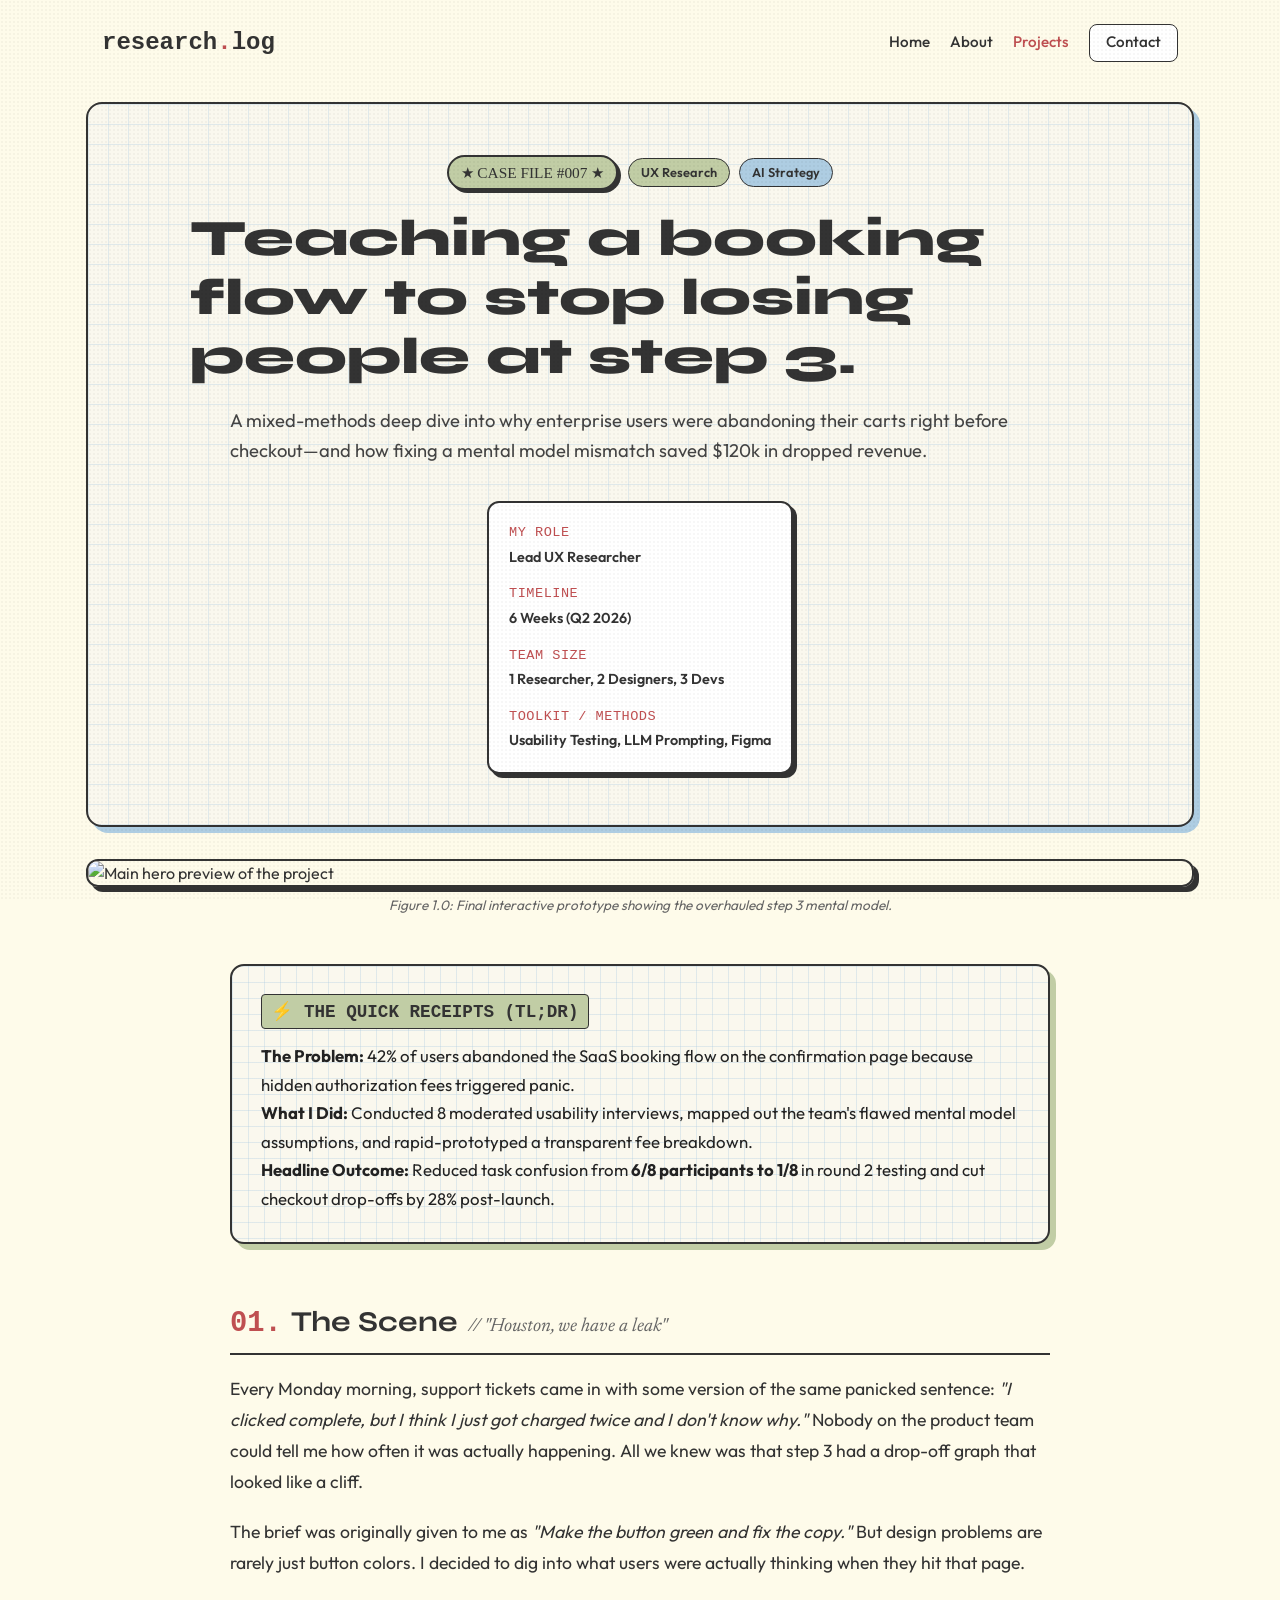
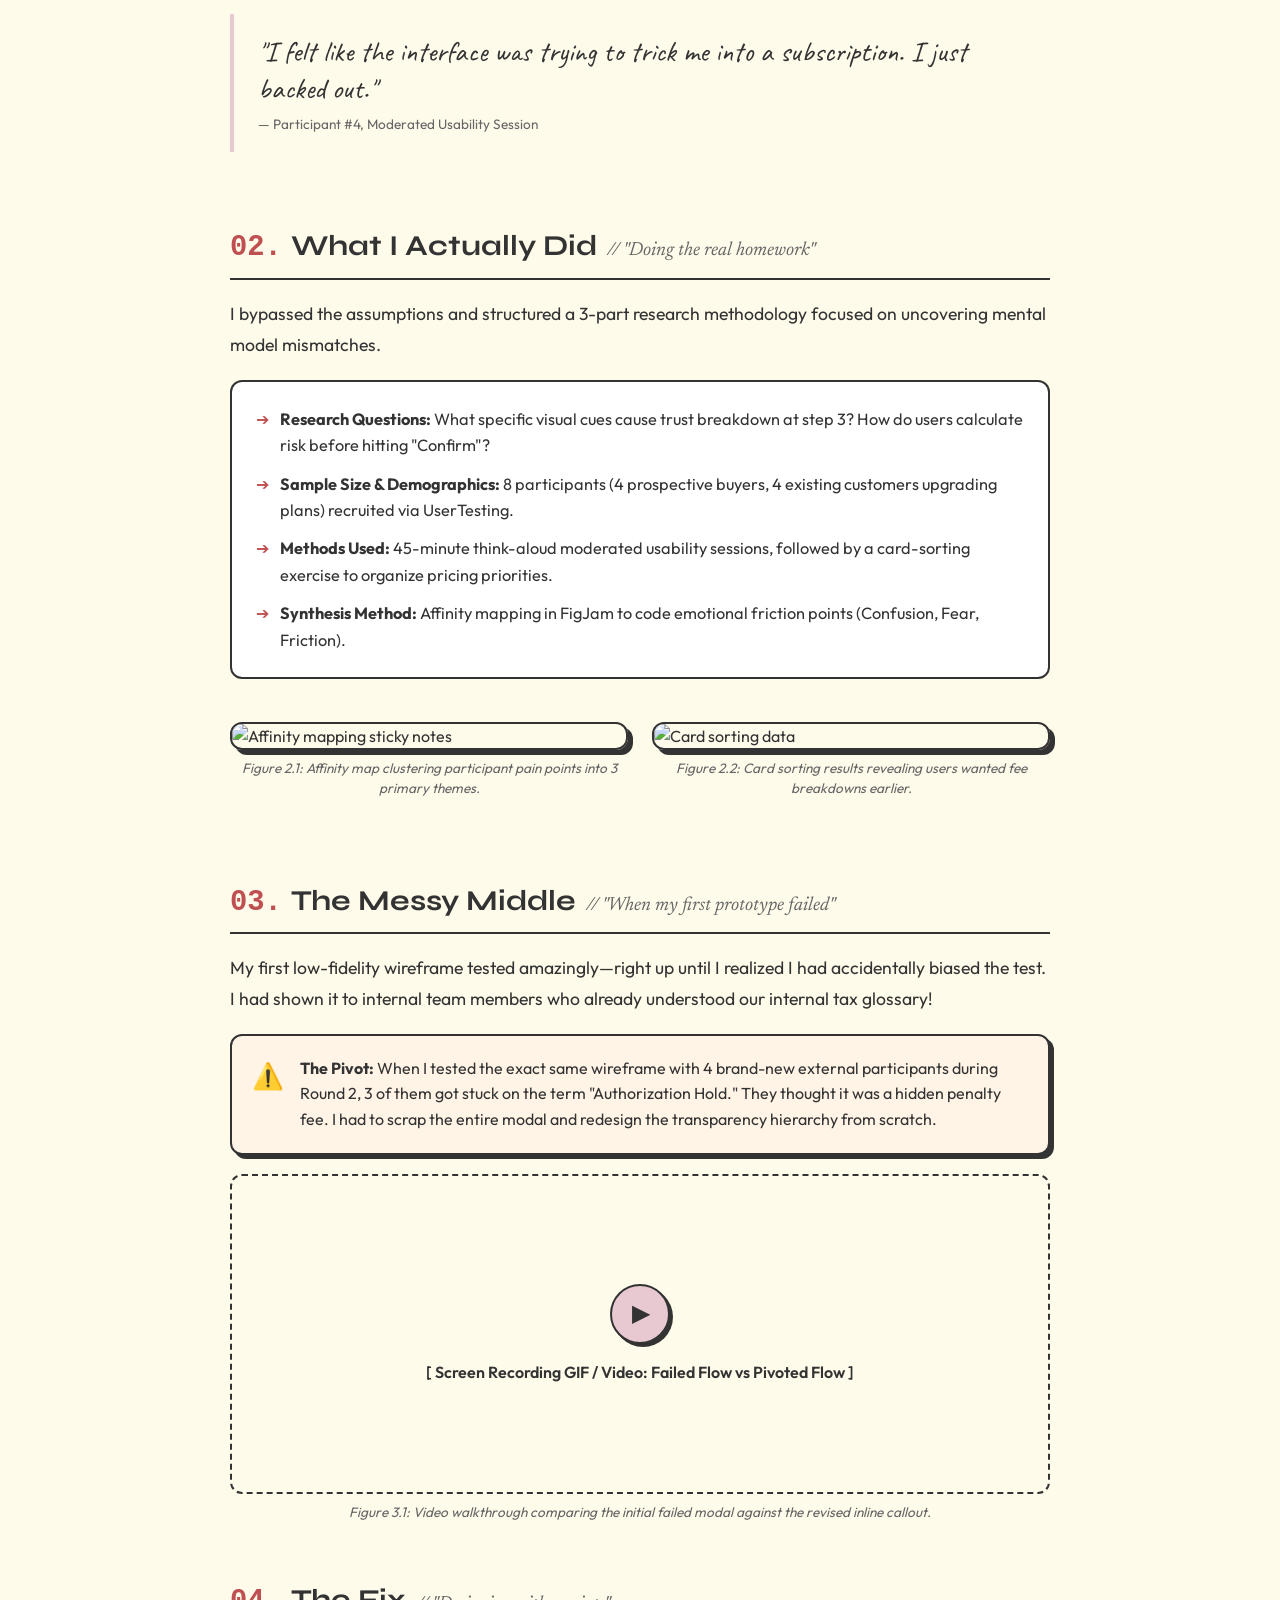
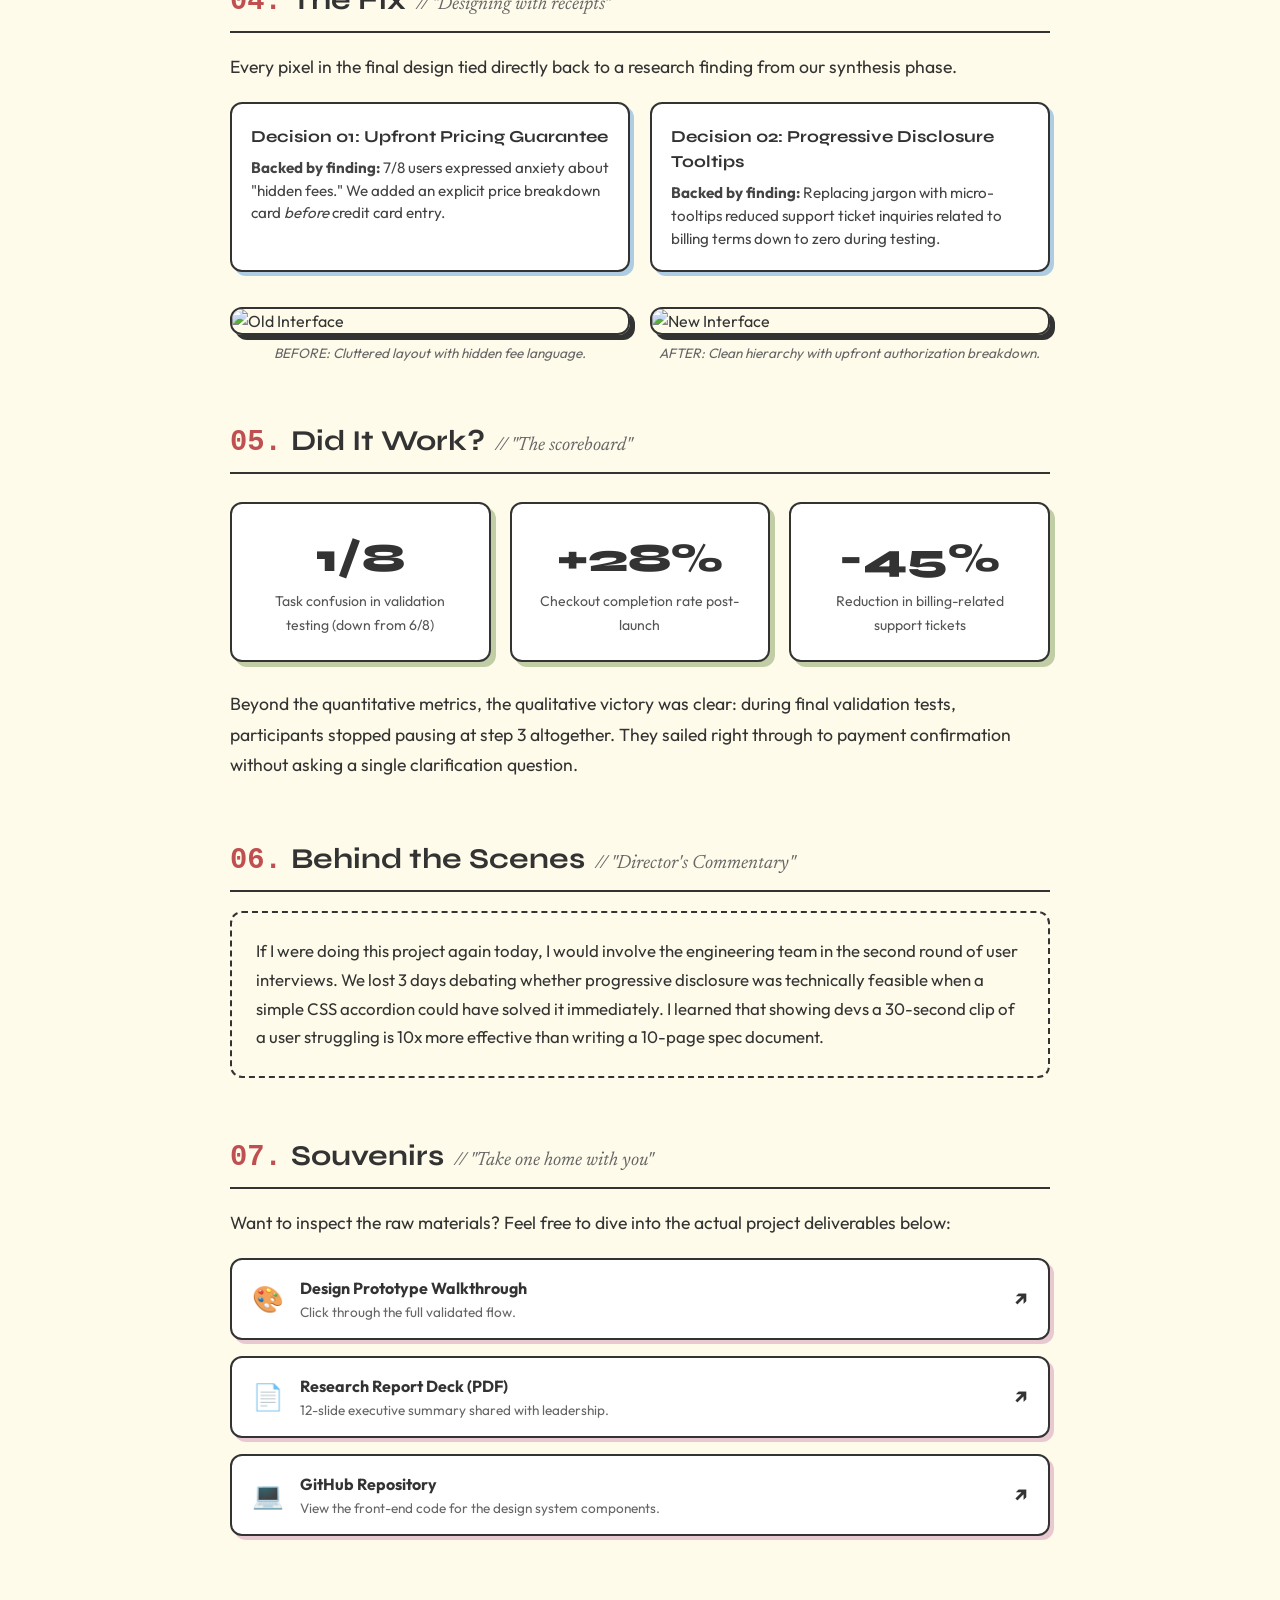
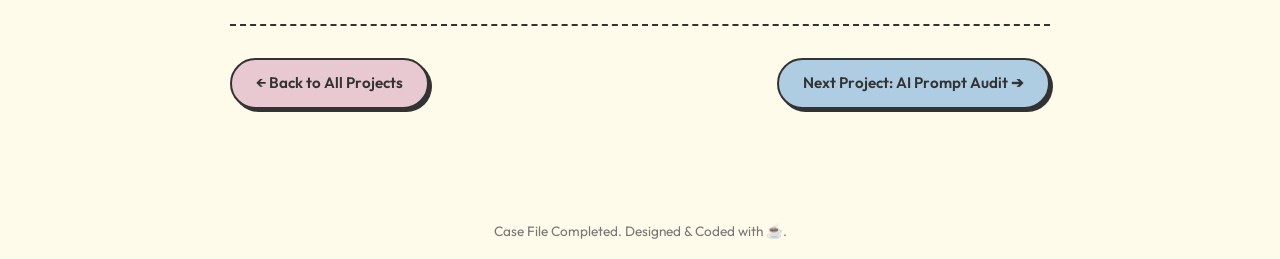
==== ai-dashboard-for-b2h.html @ de3df20e "Add new project in UX projects" ====
<!DOCTYPE html>
<html lang="en">
<head>
  <meta charset="UTF-8">
  <meta name="viewport" content="width=device-width, initial-scale=1.0">
  <title>Case Study: [Project Title] | UX Research Log</title>

  <!-- Google Fonts: Syne, Outfit, Caveat, VT323, Newsreader -->
  <link rel="preconnect" href="https://fonts.googleapis.com">
  <link rel="preconnect" href="https://fonts.gstatic.com" crossorigin>
  <link href="https://fonts.googleapis.com/css2?family=Caveat:wght@400;600&family=Newsreader:ital,opsz,wght@1,6..72,500&family=Outfit:wght@300;400;500;600;700&family=Syne:wght@400;600;800&family=VT323&display=swap" rel="stylesheet">

  <link rel="stylesheet" href="css/style.css">
</head>
<body>

  <!-- Subtle Grain Overlay -->
  <div class="grain-overlay"></div>

  <!-- Header / Navigation -->
  <header class="site-header">
    <a href="index.html" class="logo-link">
      <div class="logo-text">research<span class="dot">.</span>log</div>
    </a>
    <nav class="nav-links">
      <a href="index.html" class="nav-item">Home</a>
      <a href="index.html#about" class="nav-item">About</a>
      <a href="projects.html" class="nav-item active">Projects</a>
      <a href="mailto:hello@example.com" class="nav-item btn-nav">Contact</a>
    </nav>
  </header>

  <!-- ==========================================================================
       SECTION 1: THE COVER (Top of page, always visible)
       ========================================================================== -->
  <section class="case-cover">
    <div class="case-cover-container grid-background">

      <!-- Category Badges -->
      <div class="category-badges">
        <span class="badge-pixel">★ CASE FILE #007 ★</span>
        <span class="tag-pill tag-research">UX Research</span>
        <span class="tag-pill tag-ai">AI Strategy</span>
      </div>

      <!-- Project Title & One-Liner -->
      <h1 class="case-title">Teaching a booking flow to stop losing people at step 3.</h1>
      <p class="case-one-liner">A mixed-methods deep dive into why enterprise users were abandoning their carts right before checkout—and how fixing a mental model mismatch saved $120k in dropped revenue.</p>

      <!-- Meta Row (Scannable Grid for Recruiters) -->
      <div class="meta-dossier-grid">
        <div class="meta-item">
          <span class="meta-label">MY ROLE</span>
          <span class="meta-value">Lead UX Researcher</span>
        </div>
        <div class="meta-item">
          <span class="meta-label">TIMELINE</span>
          <span class="meta-value">6 Weeks (Q2 2026)</span>
        </div>
        <div class="meta-item">
          <span class="meta-label">TEAM SIZE</span>
          <span class="meta-value">1 Researcher, 2 Designers, 3 Devs</span>
        </div>
        <div class="meta-item">
          <span class="meta-label">TOOLKIT / METHODS</span>
          <span class="meta-value">Usability Testing, LLM Prompting, Figma</span>
        </div>
      </div>

    </div>
  </section>

  <!-- HERO MEDIA (Optional Lead Hero Banner / Hero Shot) -->
  <div class="case-hero-media">
    <div class="media-container">
      <img src="https://placehold.co/1200x675/1e1e1e/FFF?text=Hero+Image+or+Interactive+Prototype+Preview" alt="Main hero preview of the project" class="responsive-media">
      <span class="media-caption">Figure 1.0: Final interactive prototype showing the overhauled step 3 mental model.</span>
    </div>
  </div>

  <!-- MAIN CASE STUDY CONTENT CONTAINER -->
  <main class="case-body">

    <!-- ==========================================================================
         SECTION 2: THE TL;DR
         ========================================================================== -->
    <div class="tldr-box">
      <div class="tldr-header">
        <span class="tldr-badge">⚡ THE QUICK RECEIPTS (TL;DR)</span>
      </div>
      <p class="tldr-text">
        <strong>The Problem:</strong> 42% of users abandoned the SaaS booking flow on the confirmation page because hidden authorization fees triggered panic.<br>
        <strong>What I Did:</strong> Conducted 8 moderated usability interviews, mapped out the team's flawed mental model assumptions, and rapid-prototyped a transparent fee breakdown.<br>
        <strong>Headline Outcome:</strong> Reduced task confusion from <strong>6/8 participants to 1/8</strong> in round 2 testing and cut checkout drop-offs by 28% post-launch.
      </p>
    </div>

    <!-- ==========================================================================
         SECTION 3: THE SCENE (Setting up the problem)
         ========================================================================== -->
    <section class="case-section">
      <h2 class="section-title"><span class="title-num">01.</span> The Scene <span class="sub-title-playful">// "Houston, we have a leak"</span></h2>
      
      <p class="case-p">
        Every Monday morning, support tickets came in with some version of the same panicked sentence: <em>"I clicked complete, but I think I just got charged twice and I don't know why."</em> Nobody on the product team could tell me how often it was actually happening. All we knew was that step 3 had a drop-off graph that looked like a cliff.
      </p>

      <p class="case-p">
        The brief was originally given to me as <em>"Make the button green and fix the copy."</em> But design problems are rarely just button colors. I decided to dig into what users were actually thinking when they hit that page.
      </p>

      <!-- Handwritten Pull-Quote (One per case study rule) -->
      <blockquote class="handwritten-quote">
        "I felt like the interface was trying to trick me into a subscription. I just backed out."
        <cite>— Participant #4, Moderated Usability Session</cite>
      </blockquote>
    </section>

    <!-- ==========================================================================
         SECTION 4: WHAT I ACTUALLY DID (The Rigor Section)
         ========================================================================== -->
    <section class="case-section">
      <h2 class="section-title"><span class="title-num">02.</span> What I Actually Did <span class="sub-title-playful">// "Doing the real homework"</span></h2>

      <p class="case-p">
        I bypassed the assumptions and structured a 3-part research methodology focused on uncovering mental model mismatches.
      </p>

      <ul class="rigor-list">
        <li><strong>Research Questions:</strong> What specific visual cues cause trust breakdown at step 3? How do users calculate risk before hitting "Confirm"?</li>
        <li><strong>Sample Size &amp; Demographics:</strong> 8 participants (4 prospective buyers, 4 existing customers upgrading plans) recruited via UserTesting.</li>
        <li><strong>Methods Used:</strong> 45-minute think-aloud moderated usability sessions, followed by a card-sorting exercise to organize pricing priorities.</li>
        <li><strong>Synthesis Method:</strong> Affinity mapping in FigJam to code emotional friction points (Confusion, Fear, Friction).</li>
      </ul>

      <!-- MEDIA PLACEHOLDER: Artifacts / Affinity Map Grid -->
      <div class="media-grid-2col">
        <div class="media-container">
          <img src="https://placehold.co/600x400/ece8df/333?text=FigJam+Affinity+Map+Screenshot" alt="Affinity mapping sticky notes" class="responsive-media">
          <span class="media-caption">Figure 2.1: Affinity map clustering participant pain points into 3 primary themes.</span>
        </div>
        <div class="media-container">
          <img src="https://placehold.co/600x400/ece8df/333?text=Card+Sorting+Results" alt="Card sorting data" class="responsive-media">
          <span class="media-caption">Figure 2.2: Card sorting results revealing users wanted fee breakdowns earlier.</span>
        </div>
      </div>
    </section>

    <!-- ==========================================================================
         SECTION 5: THE MESSY MIDDLE (Pivots & Mistakes)
         ========================================================================== -->
    <section class="case-section">
      <h2 class="section-title"><span class="title-num">03.</span> The Messy Middle <span class="sub-title-playful">// "When my first prototype failed"</span></h2>
      
      <p class="case-p">
        My first low-fidelity wireframe tested amazingly—right up until I realized I had accidentally biased the test. I had shown it to internal team members who already understood our internal tax glossary!
      </p>

      <div class="callout-box warning-box">
        <span class="callout-icon">⚠️</span>
        <div>
          <strong>The Pivot:</strong> When I tested the exact same wireframe with 4 brand-new external participants during Round 2, 3 of them got stuck on the term "Authorization Hold." They thought it was a hidden penalty fee. I had to scrap the entire modal and redesign the transparency hierarchy from scratch.
        </div>
      </div>

      <!-- VIDEO / GIF DEMO PLACEHOLDER -->
      <div class="media-container">
        <div class="video-placeholder">
          <div class="play-button">▶</div>
          <p>[ Screen Recording GIF / Video: Failed Flow vs Pivoted Flow ]</p>
        </div>
        <span class="media-caption">Figure 3.1: Video walkthrough comparing the initial failed modal against the revised inline callout.</span>
      </div>
    </section>

    <!-- ==========================================================================
         SECTION 6: THE FIX (Rationale & Solution)
         ========================================================================== -->
    <section class="case-section">
      <h2 class="section-title"><span class="title-num">04.</span> The Fix <span class="sub-title-playful">// "Designing with receipts"</span></h2>
      
      <p class="case-p">
        Every pixel in the final design tied directly back to a research finding from our synthesis phase.
      </p>

      <!-- Solution Breakdown Grid -->
      <div class="solution-grid">
        <div class="solution-card">
          <h4>Decision 01: Upfront Pricing Guarantee</h4>
          <p><strong>Backed by finding:</strong> 7/8 users expressed anxiety about "hidden fees." We added an explicit price breakdown card <em>before</em> credit card entry.</p>
        </div>
        <div class="solution-card">
          <h4>Decision 02: Progressive Disclosure Tooltips</h4>
          <p><strong>Backed by finding:</strong> Replacing jargon with micro-tooltips reduced support ticket inquiries related to billing terms down to zero during testing.</p>
        </div>
      </div>

      <!-- BEFORE & AFTER COMPARISON MEDIA -->
      <div class="before-after-wrapper">
        <div class="media-container">
          <img src="https://placehold.co/550x350/ffe6e6/333?text=BEFORE:+Confusing+Step+3" alt="Old Interface" class="responsive-media">
          <span class="media-caption">BEFORE: Cluttered layout with hidden fee language.</span>
        </div>
        <div class="media-container">
          <img src="https://placehold.co/550x350/e6f2ff/333?text=AFTER:+Transparent+Flow" alt="New Interface" class="responsive-media">
          <span class="media-caption">AFTER: Clean hierarchy with upfront authorization breakdown.</span>
        </div>
      </div>
    </section>

    <!-- ==========================================================================
         SECTION 7: DID IT WORK? (Impact & Outcomes)
         ========================================================================== -->
    <section class="case-section">
      <h2 class="section-title"><span class="title-num">05.</span> Did It Work? <span class="sub-title-playful">// "The scoreboard"</span></h2>

      <div class="impact-metrics-bar">
        <div class="metric-card">
          <span class="metric-number">1/8</span>
          <span class="metric-label">Task confusion in validation testing (down from 6/8)</span>
        </div>
        <div class="metric-card">
          <span class="metric-number">+28%</span>
          <span class="metric-label">Checkout completion rate post-launch</span>
        </div>
        <div class="metric-card">
          <span class="metric-number">-45%</span>
          <span class="metric-label">Reduction in billing-related support tickets</span>
        </div>
      </div>

      <p class="case-p">
        Beyond the quantitative metrics, the qualitative victory was clear: during final validation tests, participants stopped pausing at step 3 altogether. They sailed right through to payment confirmation without asking a single clarification question.
      </p>
    </section>

    <!-- ==========================================================================
         SECTION 8: BEHIND THE SCENES (Reflection & Retrospective)
         ========================================================================== -->
    <section class="case-section">
      <h2 class="section-title"><span class="title-num">06.</span> Behind the Scenes <span class="sub-title-playful">// "Director's Commentary"</span></h2>
      
      <div class="commentary-box">
        <p>
          If I were doing this project again today, I would involve the engineering team in the second round of user interviews. We lost 3 days debating whether progressive disclosure was technically feasible when a simple CSS accordion could have solved it immediately. I learned that showing devs a 30-second clip of a user struggling is 10x more effective than writing a 10-page spec document.
        </p>
      </div>
    </section>

    <!-- ==========================================================================
         SECTION 9: SOUVENIRS (Artifacts & External Links)
         ========================================================================== -->
    <section class="case-section">
      <h2 class="section-title"><span class="title-num">07.</span> Souvenirs <span class="sub-title-playful">// "Take one home with you"</span></h2>
      
      <p class="case-p">Want to inspect the raw materials? Feel free to dive into the actual project deliverables below:</p>

      <div class="souvenirs-grid">
        <a href="https://drive.google.com/file/d/1b0p_dgz1aRIr2gUyFwhJnT4V1Vozf5mp/view?usp=drive_link" target="_blank" class="souvenir-card">
          <span class="souvenir-icon">🎨</span>
          <div>
            <strong>Design Prototype Walkthrough</strong>
            <p>Click through the full validated flow.</p>
          </div>
          <span class="arrow">↗</span>
        </a>

        <a href="#" target="_blank" class="souvenir-card">
          <span class="souvenir-icon">📄</span>
          <div>
            <strong>Research Report Deck (PDF)</strong>
            <p>12-slide executive summary shared with leadership.</p>
          </div>
          <span class="arrow">↗</span>
        </a>

        <a href="#" target="_blank" class="souvenir-card">
          <span class="souvenir-icon">💻</span>
          <div>
            <strong>GitHub Repository</strong>
            <p>View the front-end code for the design system components.</p>
          </div>
          <span class="arrow">↗</span>
        </a>
      </div>
    </section>

    <!-- BOTTOM NEXT/PREV NAVIGATION -->
    <div class="case-bottom-nav">
      <a href="projects.html" class="btn-primary">← Back to All Projects</a>
      <a href="#" class="btn-primary" style="background-color: var(--soft-blue);">Next Project: AI Prompt Audit ➔</a>
    </div>

  </main>

  <!-- Footer -->
  <footer class="site-footer">
    <p>Case File Completed. Designed &amp; Coded with ☕.</p>
  </footer>

</body>
</html>
---- css/style.css ----
/* ==========================================================================
   1. DESIGN SYSTEM VARIABLES
   ========================================================================== */
:root {
  /* Mood Board Palette */
  --bg-cream: #FEFBEA;
  --bg-grid: #FAF8EE;
  --text-charcoal: #333333;
  --soft-blue: #AECDE2;
  --dusty-pink: #E8C9D1;
  --sage-green: #C1CDA5;
  --sunshine-yellow: #ffffdb;
  --muted-red: #BF4F51;
  --grid-line: rgba(174, 205, 226, 0.35);

  /* Typography */
  --font-body: 'Outfit', sans-serif;
  --font-handwriting: 'Times New Roman', serif;
  --font-pixel: 'IBM Plex Mono', monospace;
}

/* ==========================================================================
   2. GLOBAL BASE STYLES
   ========================================================================== */
* {
  box-sizing: border-box;
  margin: 0;
  padding: 0;
}

body {
  background-color: var(--bg-cream);
  color: var(--text-charcoal);
  font-family: var(--font-body);
  overflow-x: hidden;
  line-height: 1.5;
}

/* Subtle Film Grain Noise Texture */
.grain-overlay {
  position: fixed;
  top: 0;
  left: 0;
  right: 0;
  bottom: 0;
  background: radial-gradient(circle, rgba(0, 0, 0, 0.03) 1px, transparent 1px);
  background-size: 4px 4px;
  pointer-events: none;
  z-index: 99;
}

/* ==========================================================================
   3. NAVIGATION HEADER
   ========================================================================== */
.site-header {
  display: flex;
  justify-content: space-between;
  align-items: center;
  padding: 1.5rem 2rem;
  max-width: 1140px;
  margin: 0 auto;
}

.logo-link {
  text-decoration: none;
}

.logo-text {
  font-family: var(--font-pixel);
  font-size: 1.5rem;
  font-weight: bold;
  color: var(--text-charcoal);
}

.logo-text .dot {
  color: var(--muted-red);
}

.nav-links {
  display: flex;
  gap: 1.25rem;
  align-items: center;
}

.nav-item {
  text-decoration: none;
  color: var(--text-charcoal);
  font-weight: 500;
  font-size: 0.95rem;
  transition: color 0.2s ease;
}

.nav-item:hover,
.nav-item.active {
  color: var(--muted-red);
}

.badge-nav {
  background: var(--dusty-pink);
  padding: 0.3rem 0.8rem;
  border-radius: 20px;
  border: 1px solid var(--text-charcoal);
}

.btn-nav {
  border: 1.5px solid var(--text-charcoal);
  padding: 0.4rem 1rem;
  border-radius: 8px;
  background: #FFF;
}

/* ==========================================================================
   4. RESPONSIVE HERO SECTION & COLLAGE
   ========================================================================== */
.hero-section {
  width: 100%;
  max-width: 1140px;
  margin: 1rem auto 2.5rem auto;
  padding: 0 1rem;
}

/* Grid Layout Container */
.grid-background {
  background-color: var(--bg-grid);
  background-image:
    linear-gradient(var(--grid-line) 1px, transparent 1px),
    linear-gradient(90deg, var(--grid-line) 1px, transparent 1px);
  background-size: 20px 20px;
  border: 2px solid var(--text-charcoal);
  border-radius: 20px;
  padding: clamp(1.5rem, 4vw, 3.5rem);
  display: grid;
  grid-template-columns: 1.1fr 0.9fr;
  gap: clamp(1.5rem, 3vw, 3rem);
  align-items: center;
  box-shadow: 6px 6px 0px var(--soft-blue);
  overflow: hidden;
  /* Prevents angled elements from creating horizontal scrollbars */
}

/* Left Column: Typography & Action */
.hero-content {
  display: flex;
  flex-direction: column;
  gap: 1rem;
  align-items: flex-start;
  z-index: 2;
}

.badge-pixel {
  font-family: var(--font-handwriting);
  font-size: clamp(0.6rem, 1.2vw, 1.1rem);
  background: var(--sage-green);
  color: var(--text-charcoal);
  padding: 0.25rem 0.75rem;
  border: 2px solid var(--text-charcoal);
  border-radius: 50px;
  text-decoration: none;
  box-shadow: 3px 3px 0px var(--text-charcoal);
}

.hero-title {
  font-family: 'Newsreader', serif;
  font-weight: 800;
  font-size: clamp(1.8rem, 3.2vw, 3rem);
  color: var(--text-charcoal);
  line-height: 1.2;
  letter-spacing: -0.02em;
}

.highlight-text-editorial {
  font-family: 'Newsreader', serif;
  font-style: italic;
  font-weight: 500;
  color: var(--muted-red);
  /* background: linear-gradient(180deg, transparent 65%, var(--dusty-pink) 65%); */
  padding: 0 4px;
}

.hero-subtitle {
  font-size: clamp(0.95rem, 1.1vw, 1.1rem);
  color: #444444;
  line-height: 1.6;
}

.cta-group {
  display: flex;
  flex-wrap: wrap;
  align-items: center;
  gap: 1rem;
  margin-top: 0.5rem;
}

.btn-primary {
  font-family: var(--font-body);
  font-weight: 600;
  font-size: 0.95rem;
  background-color: var(--dusty-pink);
  color: var(--text-charcoal);
  padding: 0.75rem 1.5rem;
  border: 2px solid var(--text-charcoal);
  border-radius: 50px;
  text-decoration: none;
  box-shadow: 3px 3px 0px var(--text-charcoal);
  transition: all 0.2s ease;
  display: inline-block;
}

.btn-secondary {
  font-family: var(--font-body);
  font-weight: 600;
  font-size: 0.95rem;
  background: #F2F6F9;
  color: var(--text-charcoal);
  padding: 0.75rem 1.5rem;
  border: 2px solid var(--text-charcoal);
  border-radius: 50px;
  text-decoration: none;
  box-shadow: 3px 3px 0px var(--text-charcoal);
  transition: all 0.2s ease;
  display: inline-block;
}

.btn-primary:hover {
  transform: translate(-2px, -2px);
  box-shadow: 5px 5px 0px var(--text-charcoal);
}

.btn-secondary:hover {
  transform: translate(-2px, -2px);
  box-shadow: 5px 5px 0px var(--text-charcoal);
}

.handwritten-note {
  font-family: var(--font-handwriting);
  font-size: 1.5rem;
  color: var(--muted-red);
  transform: rotate(-3deg);
}

/* Right Column: Visual Collage Container */
.hero-visual-wrapper {
  width: 100%;
  display: flex;
  justify-content: center;
  align-items: center;
}

/* Scalable Canvas Ratio */
.hero-visual {
  position: relative;
  width: 100%;
  max-width: 380px;
  aspect-ratio: 1 / 0.95;
  margin: 0 auto;
}

/* Card 1: Stamp (Top Left) */
.postage-stamp-card {
  position: absolute;
  top: 0%;
  left: 2%;
  width: 48%;
  z-index: 2;
  background: #FFF;
  padding: 3%;
  border: 2px dashed var(--dusty-pink);
  transform: rotate(-9deg);
  box-shadow: 4px 4px 10px rgba(0, 0, 0, 0.1);
  transition: transform 0.3s ease;
}

.postage-stamp-inner {
  border: 1px solid var(--dusty-pink);
  background: #FFF0F3;
  padding: 8% 5%;
  text-align: center;
}

.stamp-type-label {
  font-family: var(--font-pixel);
  font-size: clamp(0.75rem, 1vw, 1rem);
  color: var(--muted-red);
}

.swan-graphic {
  font-size: clamp(1.8rem, 3.5vw, 2.5rem);
  margin: 2% 0;
}

.study-title {
  font-size: clamp(0.55rem, 0.75vw, 0.75rem);
  font-weight: 700;
  letter-spacing: 1px;
  text-transform: uppercase;
}

/* Card 3: Polaroid Card (Bottom Right) */
.polaroid-card {
  position: absolute;
  bottom: 0%;
  right: 0%;
  width: 60%;
  z-index: 4;
  background: #FFFFFF;
  border: 1.5px solid var(--soft-blue);
  padding: 4%;
  transform: rotate(5deg);
  box-shadow: 4px 4px 12px rgba(0, 0, 0, 0.12);
  transition: transform 0.3s ease;
}

.polaroid-frame {
  background: #F2F6F9;
  border: 1.5px solid var(--soft-blue);
  padding: 10% 5%;
  display: flex;
  flex-direction: column;
  justify-content: center;
  align-items: center;
  border-radius: 4px;
}

.magnifying-glass-container {
  width: 42%;
  aspect-ratio: 1 / 1;
  border-radius: 50%;
  background: #FFF;
  border: 1.5px solid var(--text-charcoal);
  display: flex;
  justify-content: center;
  align-items: center;
}

.magnifying-glass-icon {
  font-size: clamp(1rem, 2vw, 1.5rem);
}

.polaroid-caption {
  font-family: var(--font-body);
  font-size: clamp(0.7rem, 1vw, 0.95rem);
  margin-top: 8%;
  text-align: center;
  font-weight: 500;
  line-height: 1.25;
}

/* Floating Cherry Accent */
.cherry-accent {
  position: absolute;
  top: 36%;
  right: 2%;
  z-index: 5;
  font-size: clamp(1.8rem, 3.5vw, 2.8rem);
  transform: rotate(15deg);
  animation: float 3s ease-in-out infinite;
}

@keyframes float {

  0%,
  100% {
    transform: translateY(0px) rotate(15deg);
  }

  50% {
    transform: translateY(-8px) rotate(22deg);
  }
}

/* Hover depth interaction */
.hero-visual-wrapper:hover .postage-stamp-card {
  transform: rotate(-5deg) scale(1.02);
}

.hero-visual-wrapper:hover .polaroid-card {
  transform: rotate(2deg) scale(1.02);
}

/* ==========================================================================
   5. RESTRUCTURED ABOUT SECTION STYLES
   ========================================================================== */
.about-section {
  width: 100%;
  max-width: 1140px;
  margin: 3rem auto;
  padding: 0 1rem;
}

.about-header {
  margin-bottom: 1.5rem;
}

.about-title {
  font-family: 'Newsreader', serif;
  font-weight: 800;
  font-size: clamp(1.8rem, 3vw, 2.8rem);
  color: var(--text-charcoal);
  margin-top: 0.5rem;
}

/* Main Body Card directly under Header */
.dossier-card {
  position: relative;
  background: #FFFFFF;
  border: 2px solid var(--text-charcoal);
  border-radius: 0 16px 16px 16px;
  box-shadow: 6px 6px 0px var(--sage-green);
  margin-top: 1.5rem;
  margin-bottom: 2rem;
}

.dossier-tab {
  position: absolute;
  top: -30px;
  left: -2px;
  background: var(--sage-green);
  border: 2px solid var(--text-charcoal);
  border-bottom: none;
  border-radius: 8px 8px 0 0;
  padding: 0.25rem 1rem;
  font-family: var(--font-pixel);
  font-size: 0.95rem;
  font-weight: bold;
}

.dossier-content {
  padding: 2rem;
  display: flex;
  flex-direction: column;
  gap: 0.8rem;
}

.dossier-headline {
  font-family: var(--font-pixel);
  font-size: 1.35rem;
  color: var(--text-charcoal);
  line-height: 1.3;
}

.dossier-text {
  font-size: 1.05rem;
  color: #444;
  line-height: 1.65;
}

/* Grid Ratio: Left Column (Smaller: 0.85fr), Right Column (Larger: 1.15fr) */
.about-layout-wrapper {
  display: grid;
  grid-template-columns: 1fr;
  gap: 2rem;
  align-items: start;
}

/* --- Left Column (Smaller) --- */
.sidebar-cards {
  display: flex;
  flex-direction: column;
  gap: 1.5rem;
}

/* Passport Badge */
.passport-card {
  background: var(--soft-blue);
  border: 2px solid var(--text-charcoal);
  border-radius: 14px;
  padding: 1.25rem;
  box-shadow: 5px 5px 0px var(--text-charcoal);
}

.passport-header {
  display: flex;
  justify-content: space-between;
  font-family: var(--font-pixel);
  font-size: 0.95rem;
  border-bottom: 1.5px solid var(--text-charcoal);
  padding-bottom: 0.4rem;
  margin-bottom: 1rem;
}

.passport-status {
  color: #1b7a3d;
  font-weight: bold;
}

.passport-body {
  display: flex;
  gap: 1rem;
  align-items: center;
}

.passport-avatar {
  width: 55px;
  height: 55px;
  background: #FFF;
  border: 1.5px solid var(--text-charcoal);
  border-radius: 50%;
  display: flex;
  align-items: center;
  justify-content: center;
  font-size: 1.8rem;
  flex-shrink: 0;
}

.passport-name {
  font-size: 1.05rem;
  font-weight: 700;
  color: var(--text-charcoal);
}

.passport-role {
  font-size: 0.85rem;
  color: #333;
}

.passport-meta {
  font-size: 0.8rem;
  color: #555;
  margin-top: 0.2rem;
}

.passport-barcode {
  font-family: var(--font-pixel);
  text-align: center;
  letter-spacing: 5px;
  margin-top: 1rem;
  font-size: 0.95rem;
  color: var(--text-charcoal);
}

/* Quirks Box */
.quirks-box {
  background: #FFFFFF;
  border: 2px solid var(--text-charcoal);
  border-radius: 14px;
  padding: 1.2rem;
  box-shadow: 4px 4px 0px var(--dusty-pink);
}

.quirks-box-title {
  font-family: var(--font-pixel);
  font-size: 1.1rem;
  margin-bottom: 0.8rem;
  color: var(--text-charcoal);
}

.quirks-wrapper {
  display: flex;
  flex-wrap: wrap;
  gap: 0.5rem;
}

.quirk-chip {
  background: var(--bg-cream);
  border: 1.5px solid var(--text-charcoal);
  padding: 0.35rem 0.7rem;
  border-radius: 20px;
  font-size: 0.85rem;
  font-weight: 500;
}

/* --- Right Column (Larger & Featured) --- */
.featured-about-column {
  display: flex;
  flex-direction: column;
  gap: 1.5rem;
}

/* Highlights Grid */
.dossier-highlights {
  display: grid;
  grid-template-columns: repeat(auto-fit, minmax(220px, 1fr));
  gap: 1.25rem;
  background: #FFFFFF;
  border: 2px solid var(--text-charcoal);
  border-radius: 14px;
  padding: 1.25rem;
  box-shadow: 5px 5px 0px var(--sage-green);
}

.highlight-item {
  display: flex;
  align-items: flex-start;
  gap: 0.85rem;
}

.highlight-icon {
  font-size: 1.5rem;
  line-height: 1;
}

.highlight-item strong {
  display: block;
  font-size: 0.85rem;
  text-transform: uppercase;
  letter-spacing: 0.5px;
  color: var(--muted-red);
}

.highlight-item p {
  font-size: 0.9rem;
  color: #333;
  margin-top: 0.2rem;
  line-height: 1.4;
}

/* Methodology Toolkit Box */
.toolkit-box {
  background: #FFFFFF;
  border: 2px solid var(--text-charcoal);
  border-radius: 14px;
  padding: 1.5rem;
  box-shadow: 5px 5px 0px var(--soft-blue);
}

.toolkit-box-title {
  font-family: var(--font-pixel);
  font-size: 1.3rem;
  margin-bottom: 1rem;
  color: var(--text-charcoal);
  border-bottom: 1.5px dashed var(--text-charcoal);
  padding-bottom: 0.4rem;
}

.toolkit-checklist {
  list-style: none;
  display: flex;
  flex-direction: column;
  gap: 0.8rem;
}

.toolkit-checklist li {
  font-size: 0.95rem;
  display: flex;
  align-items: center;
  gap: 0.6rem;
  color: #333;
}

.check-icon {
  color: var(--muted-red);
  font-weight: bold;
}

/* Mobile Responsiveness */
@media (max-width: 820px) {
  .about-layout-wrapper {
    grid-template-columns: 1fr;
  }
}

/* ==========================================================================
   5. FEATURED WORK SECTION
   ========================================================================== */
.featured-work {
  max-width: 1140px;
  margin: 3rem auto;
  padding: 0 1rem;
}

.section-heading {
  font-family: var(--font-pixel);
  font-size: 2rem;
  margin-bottom: 1.5rem;
  color: var(--text-charcoal);
}

.work-grid {
  display: grid;
  grid-template-columns: repeat(auto-fit, minmax(280px, 1fr));
  gap: 1.5rem;
}

.card-work {
  background: #FFFFFF;
  border: 2px solid var(--text-charcoal);
  border-radius: 16px;
  padding: 1.5rem;
  box-shadow: 5px 5px 0px var(--dusty-pink);
  display: flex;
  flex-direction: column;
  gap: 0.8rem;
  transition: transform 0.2s ease;
}

.card-work:hover {
  transform: translateY(-4px);
}

.card-tag {
  align-self: flex-start;
  font-family: var(--font-pixel);
  background: var(--soft-blue);
  padding: 0.1rem 0.6rem;
  border: 1px solid var(--text-charcoal);
  border-radius: 4px;
  font-size: 0.9rem;
}

.card-work h3 {
  font-size: 1.25rem;
  color: var(--text-charcoal);
}

.card-work p {
  font-size: 0.95rem;
  color: #666;
  flex-grow: 1;
}

.card-link {
  text-decoration: none;
  font-weight: 600;
  color: var(--muted-red);
  margin-top: 0.5rem;
}

.site-footer {
  text-align: center;
  padding: 2rem;
  font-size: 0.85rem;
  color: #777;
}

/* ==========================================================================
   8. PROJECTS PAGE SPECIFIC STYLES
   ========================================================================== */

/* Projects Hero Section */
.projects-hero {
  max-width: 1140px;
  margin: 1rem auto 3rem auto;
  padding: 0 1rem;
}

.projects-hero-container {
  text-align: center;
  padding: clamp(2.5rem, 5vw, 4rem) 1.5rem;
  display: flex;
  flex-direction: column;
  align-items: center;
  gap: 1rem;
}

.projects-hero-container .hero-subtitle {
  max-width: 600px;
  margin: 0 auto;
}

/* Projects Archive Wrapper */
.projects-archive {
  max-width: 1140px;
  margin: 0 auto 4rem auto;
  padding: 0 1rem;
  display: flex;
  flex-direction: column;
  gap: 4rem;
  /* Spacing between categories */
}

/* Category Headers */
.project-category {
  display: flex;
  flex-direction: column;
  gap: 1.5rem;
}

.category-header {
  display: flex;
  align-items: center;
  gap: 1rem;
}

.category-title {
  font-family: var(--font-pixel);
  font-size: clamp(1.8rem, 2.5vw, 2.2rem);
  color: var(--text-charcoal);
  white-space: nowrap;
}

/* The dotted line next to the category title */
.category-line {
  flex-grow: 1;
  height: 2px;
  background-image: linear-gradient(to right, var(--text-charcoal) 50%, transparent 50%);
  background-size: 12px 100%;
  opacity: 0.3;
}

.category-desc {
  font-size: 1.05rem;
  color: #555;
  max-width: 700px;
  line-height: 1.6;
  margin-top: -0.8rem;
}

/* Subtle thematic variations for different card types */
.card-work.ai-card {
  box-shadow: 5px 5px 0px var(--soft-blue);
}

.card-work.ai-card .card-tag {
  background: var(--bg-cream);
}

.card-work.ixd-card {
  box-shadow: 5px 5px 0px var(--sage-green);
}

.card-work.ixd-card .card-tag {
  background: var(--dusty-pink);
}

/* Mobile adjustments */
@media (max-width: 600px) {
  .projects-archive {
    gap: 3rem;
  }

  .category-title {
    font-size: 1.5rem;
  }
}

/* ==========================================================================
   6. MEDIA QUERIES & RESPONSIVE BREAKPOINTS
   ========================================================================== */

/* Tablet Layout (Below 820px) */
@media (max-width: 820px) {
  .site-header {
    flex-direction: column;
    gap: 1rem;
    padding: 1rem;
  }

  .grid-background {
    grid-template-columns: 1fr;
    text-align: center;
  }

  .hero-content {
    align-items: center;
  }

  .cta-group {
    justify-content: center;
  }

  .hero-visual-wrapper {
    margin-top: 1rem;
  }

  .hero-visual {
    max-width: 310px;
  }
}

/* Small Smartphone Screen Adjustments (Below 480px) */
@media (max-width: 480px) {
  .hero-section {
    padding: 0 0.5rem;
  }

  .grid-background {
    padding: 1.25rem 1rem;
    border-radius: 14px;
  }

  .nav-links {
    flex-wrap: wrap;
    justify-content: center;
    gap: 0.8rem;
  }

  .cta-group {
    flex-direction: column;
    width: 100%;
  }

  .btn-primary {
    width: 100%;
    text-align: center;
  }
}

/* ==========================================================================
   9. CASE STUDY TEMPLATE STYLES
   ========================================================================== */

/* --- Cover Header --- */
.case-cover {
  max-width: 1140px;
  margin: 1rem auto 2rem auto;
  padding: 0 1rem;
}

.case-cover-container {
  padding: clamp(2rem, 4vw, 3.5rem) 2rem;
  display: flex;
  flex-direction: column;
  gap: 1.25rem;
  border-radius: 16px;
}

.category-badges {
  display: flex;
  flex-wrap: wrap;
  align-items: center;
  gap: 0.6rem;
}

.tag-pill {
  font-size: 0.8rem;
  font-weight: 600;
  padding: 0.25rem 0.75rem;
  border-radius: 20px;
  border: 1.5px solid var(--text-charcoal);
}

.tag-research { background: var(--sage-green); }
.tag-ai { background: var(--soft-blue); }

.case-title {
  font-family: 'Syne', sans-serif;
  font-size: clamp(2rem, 4vw, 3.2rem);
  font-weight: 800;
  color: var(--text-charcoal);
  line-height: 1.15;
  max-width: 900px;
}

.case-one-liner {
  font-size: 1.15rem;
  color: #444;
  line-height: 1.6;
  max-width: 820px;
}

/* Meta Grid (Recruiter Row) */
.meta-dossier-grid {
  display: grid;
  grid-template-columns: repeat(auto-fit, minmax(180px, 1fr));
  gap: 1rem;
  background: #FFFFFF;
  border: 2px solid var(--text-charcoal);
  border-radius: 12px;
  padding: 1.25rem;
  margin-top: 1rem;
  box-shadow: 4px 4px 0px var(--text-charcoal);
}

.meta-item {
  display: flex;
  flex-direction: column;
  gap: 0.2rem;
}

.meta-label {
  font-family: var(--font-pixel);
  font-size: 0.85rem;
  color: var(--muted-red);
  letter-spacing: 0.5px;
}

.meta-value {
  font-size: 0.9rem;
  font-weight: 600;
  color: var(--text-charcoal);
}

/* --- Hero & Media Elements --- */
.case-hero-media {
  max-width: 1140px;
  margin: 0 auto 3rem auto;
  padding: 0 1rem;
}

.media-container {
  display: flex;
  flex-direction: column;
  gap: 0.5rem;
  width: 100%;
}

.responsive-media {
  width: 100%;
  height: auto;
  border: 2px solid var(--text-charcoal);
  border-radius: 12px;
  box-shadow: 5px 5px 0px var(--text-charcoal);
  object-fit: cover;
}

.media-caption {
  font-size: 0.85rem;
  color: #666;
  font-style: italic;
  text-align: center;
}

.media-grid-2col {
  display: grid;
  grid-template-columns: 1fr 1fr;
  gap: 1.5rem;
  margin: 1.5rem 0;
}

/* Video Placeholder Box */
.video-placeholder {
  width: 100%;
  height: 320px;
  background: var(--bg-cream);
  border: 2px dashed var(--text-charcoal);
  border-radius: 12px;
  display: flex;
  flex-direction: column;
  align-items: center;
  justify-content: center;
  gap: 1rem;
  color: var(--text-charcoal);
  font-weight: 600;
}

.play-button {
  width: 60px;
  height: 60px;
  background: var(--dusty-pink);
  border: 2px solid var(--text-charcoal);
  border-radius: 50%;
  display: flex;
  align-items: center;
  justify-content: center;
  font-size: 1.4rem;
  box-shadow: 3px 3px 0px var(--text-charcoal);
}

/* --- Main Case Body Layout --- */
.case-body {
  max-width: 860px;
  margin: 0 auto 5rem auto;
  padding: 0 1.25rem;
  display: flex;
  flex-direction: column;
  gap: 3.5rem;
}

/* TL;DR Box */
.tldr-box {
  background: var(--bg-grid);
  background-image: 
    linear-gradient(var(--grid-line) 1px, transparent 1px),
    linear-gradient(90deg, var(--grid-line) 1px, transparent 1px);
  background-size: 16px 16px;
  border: 2.5px solid var(--text-charcoal);
  border-radius: 14px;
  padding: 1.8rem;
  box-shadow: 6px 6px 0px var(--sage-green);
}

.tldr-badge {
  font-family: var(--font-pixel);
  font-size: 1.1rem;
  font-weight: bold;
  color: var(--text-charcoal);
  background: var(--sage-green);
  padding: 0.2rem 0.6rem;
  border: 1.5px solid var(--text-charcoal);
  border-radius: 4px;
  display: inline-block;
  margin-bottom: 0.8rem;
}

.tldr-text {
  font-size: 1.05rem;
  line-height: 1.7;
  color: #222;
}

/* Case Sections & Headers */
.case-section {
  display: flex;
  flex-direction: column;
  gap: 1.2rem;
}

.section-title {
  font-family: 'Syne', sans-serif;
  font-size: 1.8rem;
  color: var(--text-charcoal);
  border-bottom: 2px solid var(--text-charcoal);
  padding-bottom: 0.5rem;
  display: flex;
  flex-wrap: wrap;
  align-items: baseline;
  gap: 0.6rem;
}

.title-num {
  font-family: var(--font-pixel);
  color: var(--muted-red);
}

.sub-title-playful {
  font-family: 'Newsreader', serif;
  font-style: italic;
  font-size: 1.2rem;
  color: #666;
  font-weight: 400;
}

.case-p {
  font-size: 1.1rem;
  line-height: 1.75;
  color: #333;
}

/* Handwritten Pull Quote (Rule: 1 per study) */
.handwritten-quote {
  font-family: 'Caveat', cursive;
  font-size: 1.8rem;
  line-height: 1.3;
  color: var(--text-charcoal);
  background: var(--bg-cream);
  border-left: 4px solid var(--dusty-pink);
  padding: 1.2rem 1.5rem;
  margin: 1rem 0;
  border-radius: 0 12px 12px 0;
}

.handwritten-quote cite {
  display: block;
  font-family: 'Outfit', sans-serif;
  font-size: 0.85rem;
  color: #666;
  margin-top: 0.5rem;
  font-style: normal;
}

/* Rigor List */
.rigor-list {
  list-style: none;
  display: flex;
  flex-direction: column;
  gap: 0.8rem;
  background: #FFF;
  border: 2px solid var(--text-charcoal);
  border-radius: 12px;
  padding: 1.5rem;
}

.rigor-list li {
  font-size: 1.02rem;
  line-height: 1.6;
  position: relative;
  padding-left: 1.5rem;
}

.rigor-list li::before {
  content: "➔";
  position: absolute;
  left: 0;
  color: var(--muted-red);
}

/* Callouts / Warnings */
.callout-box {
  display: flex;
  gap: 1rem;
  padding: 1.25rem;
  border-radius: 12px;
  border: 2px solid var(--text-charcoal);
  font-size: 1rem;
  line-height: 1.6;
}

.warning-box {
  background: #fff4e6;
  box-shadow: 4px 4px 0px var(--text-charcoal);
}

.callout-icon {
  font-size: 1.6rem;
}

/* Solutions Grid & Before/After */
.solution-grid {
  display: grid;
  grid-template-columns: 1fr 1fr;
  gap: 1.2rem;
}

.solution-card {
  background: #FFF;
  border: 2px solid var(--text-charcoal);
  border-radius: 12px;
  padding: 1.2rem;
  box-shadow: 4px 4px 0px var(--soft-blue);
}

.solution-card h4 {
  font-family: 'Syne', sans-serif;
  font-size: 1.05rem;
  margin-bottom: 0.5rem;
  color: var(--text-charcoal);
}

.solution-card p {
  font-size: 0.95rem;
  color: #444;
  line-height: 1.5;
}

.before-after-wrapper {
  display: grid;
  grid-template-columns: 1fr 1fr;
  gap: 1.2rem;
  margin-top: 1rem;
}

/* Impact Metrics Bar */
.impact-metrics-bar {
  display: grid;
  grid-template-columns: repeat(auto-fit, minmax(200px, 1fr));
  gap: 1.2rem;
  margin: 0.5rem 0;
}

.metric-card {
  background: #FFF;
  border: 2px solid var(--text-charcoal);
  border-radius: 12px;
  padding: 1.5rem;
  text-align: center;
  box-shadow: 5px 5px 0px var(--sage-green);
}

.metric-number {
  display: block;
  font-family: 'Syne', sans-serif;
  font-size: 2.5rem;
  font-weight: 800;
  color: var(--text-charcoal);
}

.metric-label {
  font-size: 0.88rem;
  color: #555;
  margin-top: 0.3rem;
  line-height: 1.4;
}

/* Director's Commentary */
.commentary-box {
  background: var(--bg-cream);
  border: 2px dashed var(--text-charcoal);
  border-radius: 12px;
  padding: 1.5rem;
  font-size: 1.05rem;
  line-height: 1.7;
  color: #333;
}

/* Souvenirs / Artifact Links */
.souvenirs-grid {
  display: flex;
  flex-direction: column;
  gap: 1rem;
}

.souvenir-card {
  display: flex;
  align-items: center;
  gap: 1rem;
  background: #FFF;
  border: 2px solid var(--text-charcoal);
  border-radius: 12px;
  padding: 1rem 1.25rem;
  text-decoration: none;
  color: var(--text-charcoal);
  box-shadow: 4px 4px 0px var(--dusty-pink);
  transition: transform 0.15s ease;
}

.souvenir-card:hover {
  transform: translate(-2px, -2px);
  box-shadow: 6px 6px 0px var(--dusty-pink);
}

.souvenir-icon { font-size: 1.6rem; }
.souvenir-card strong { display: block; font-size: 1rem; }
.souvenir-card p { font-size: 0.85rem; color: #666; margin-top: 0.1rem; }
.souvenir-card .arrow { margin-left: auto; font-size: 1.3rem; font-weight: bold; }

/* Bottom Nav */
.case-bottom-nav {
  display: flex;
  justify-content: space-between;
  gap: 1rem;
  margin-top: 2rem;
  padding-top: 2rem;
  border-top: 2px dashed var(--text-charcoal);
}

/* Responsive Adjustments */
@media (max-width: 768px) {
  .media-grid-2col,
  .solution-grid,
  .before-after-wrapper {
    grid-template-columns: 1fr;
  }

  .case-bottom-nav {
    flex-direction: column;
  }

  .case-bottom-nav a {
    width: 100%;
    text-align: center;
  }
}
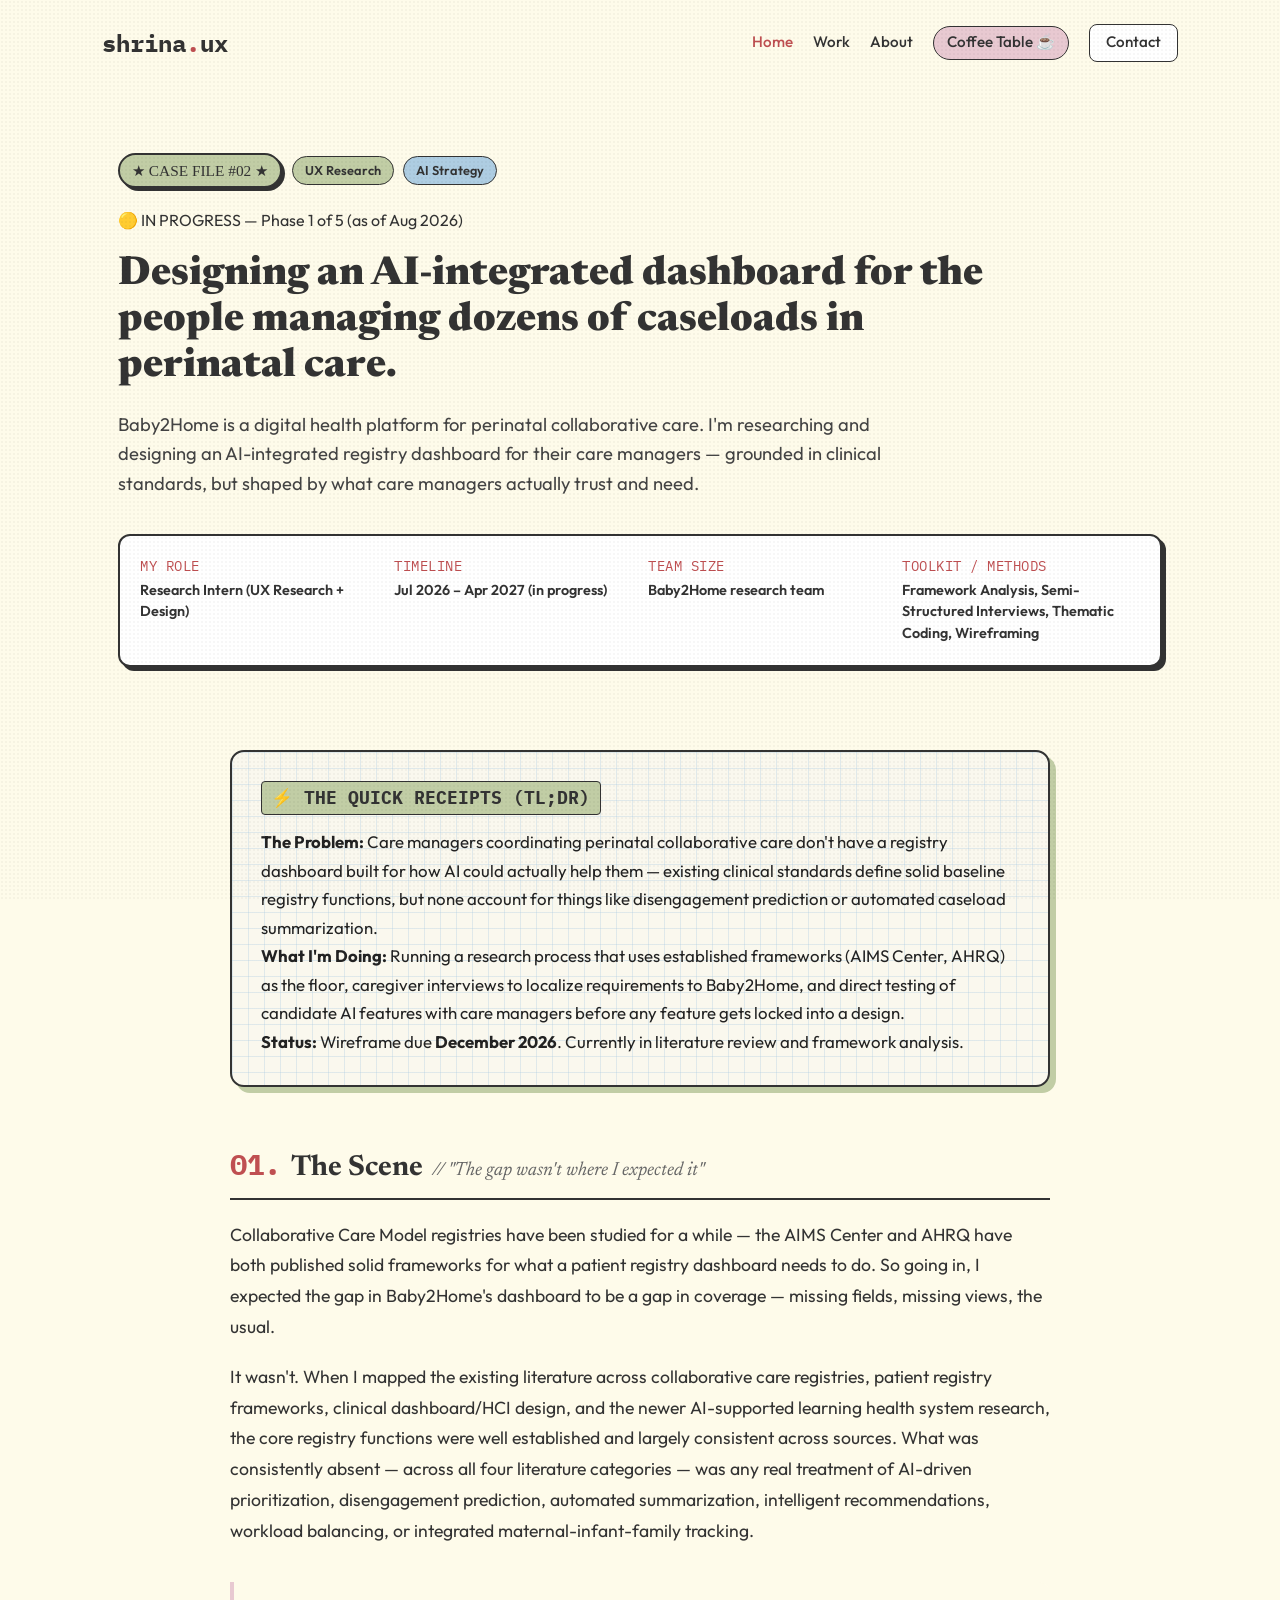
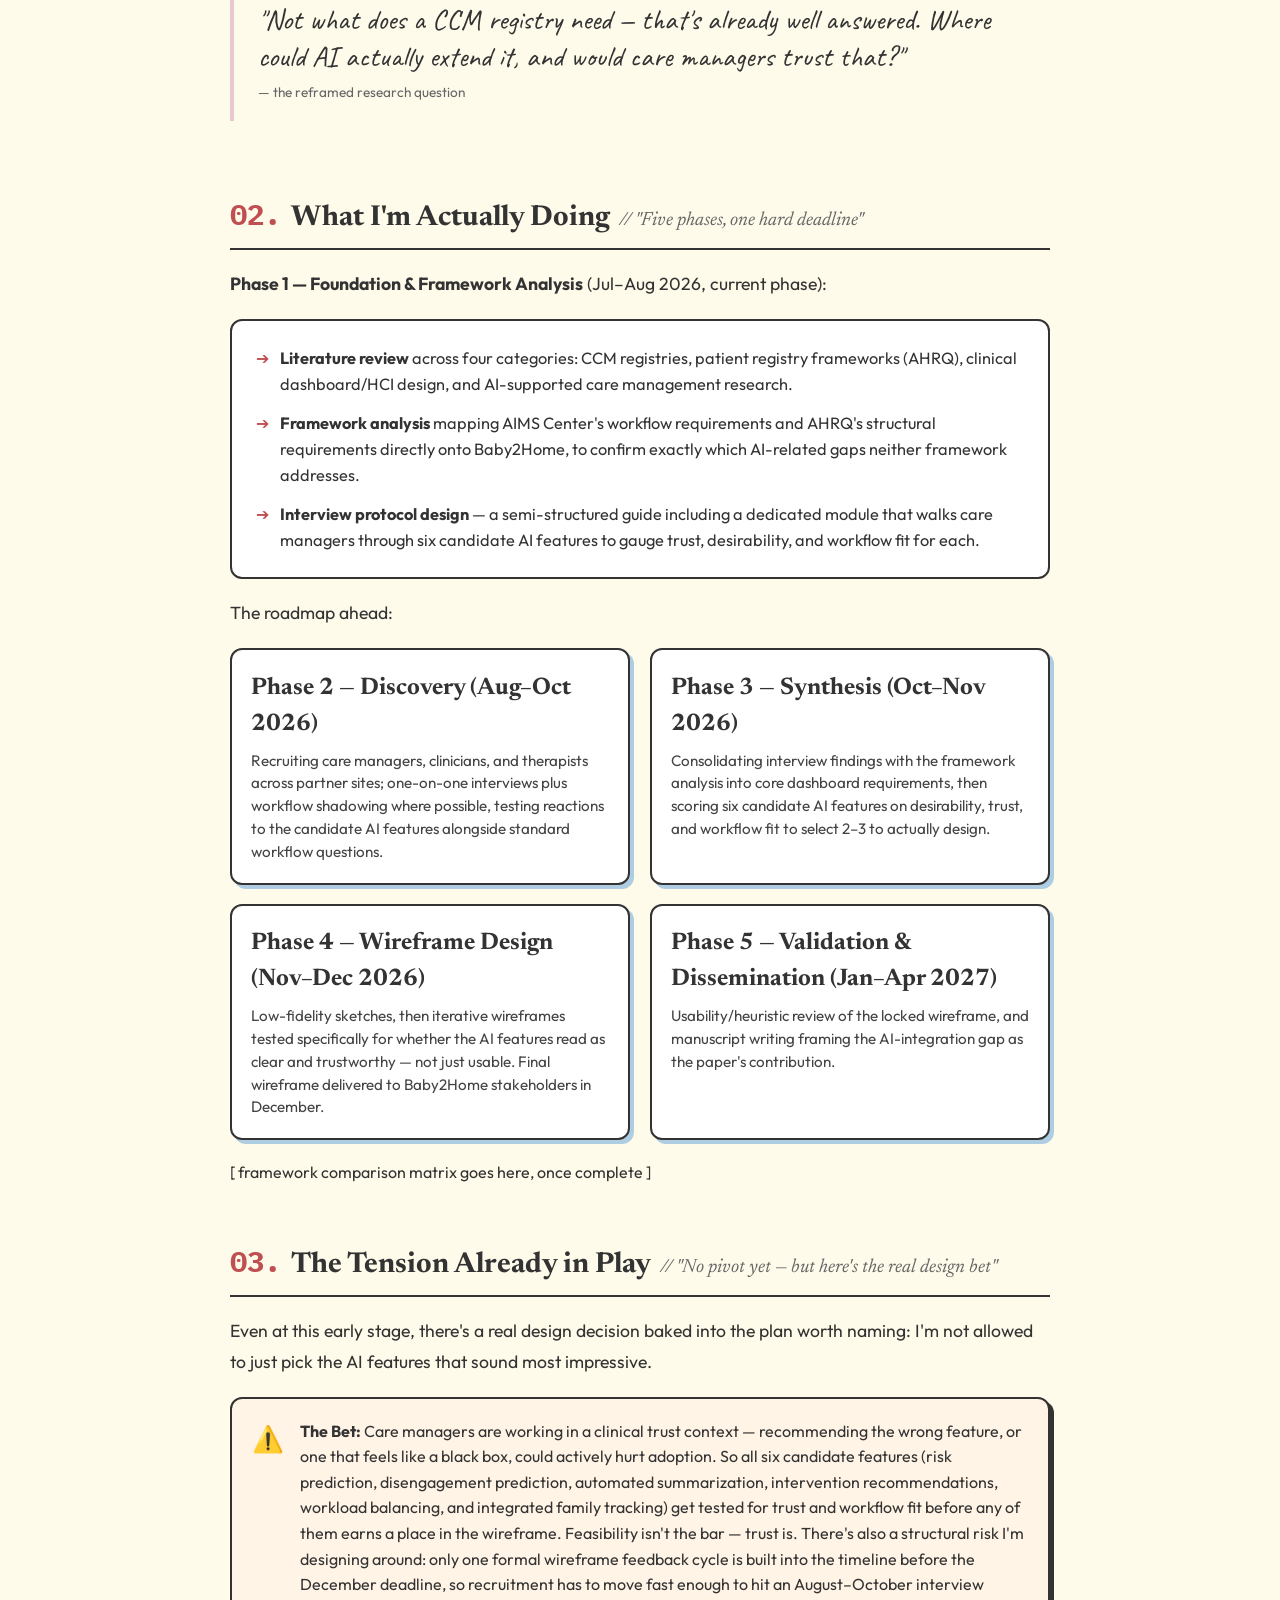
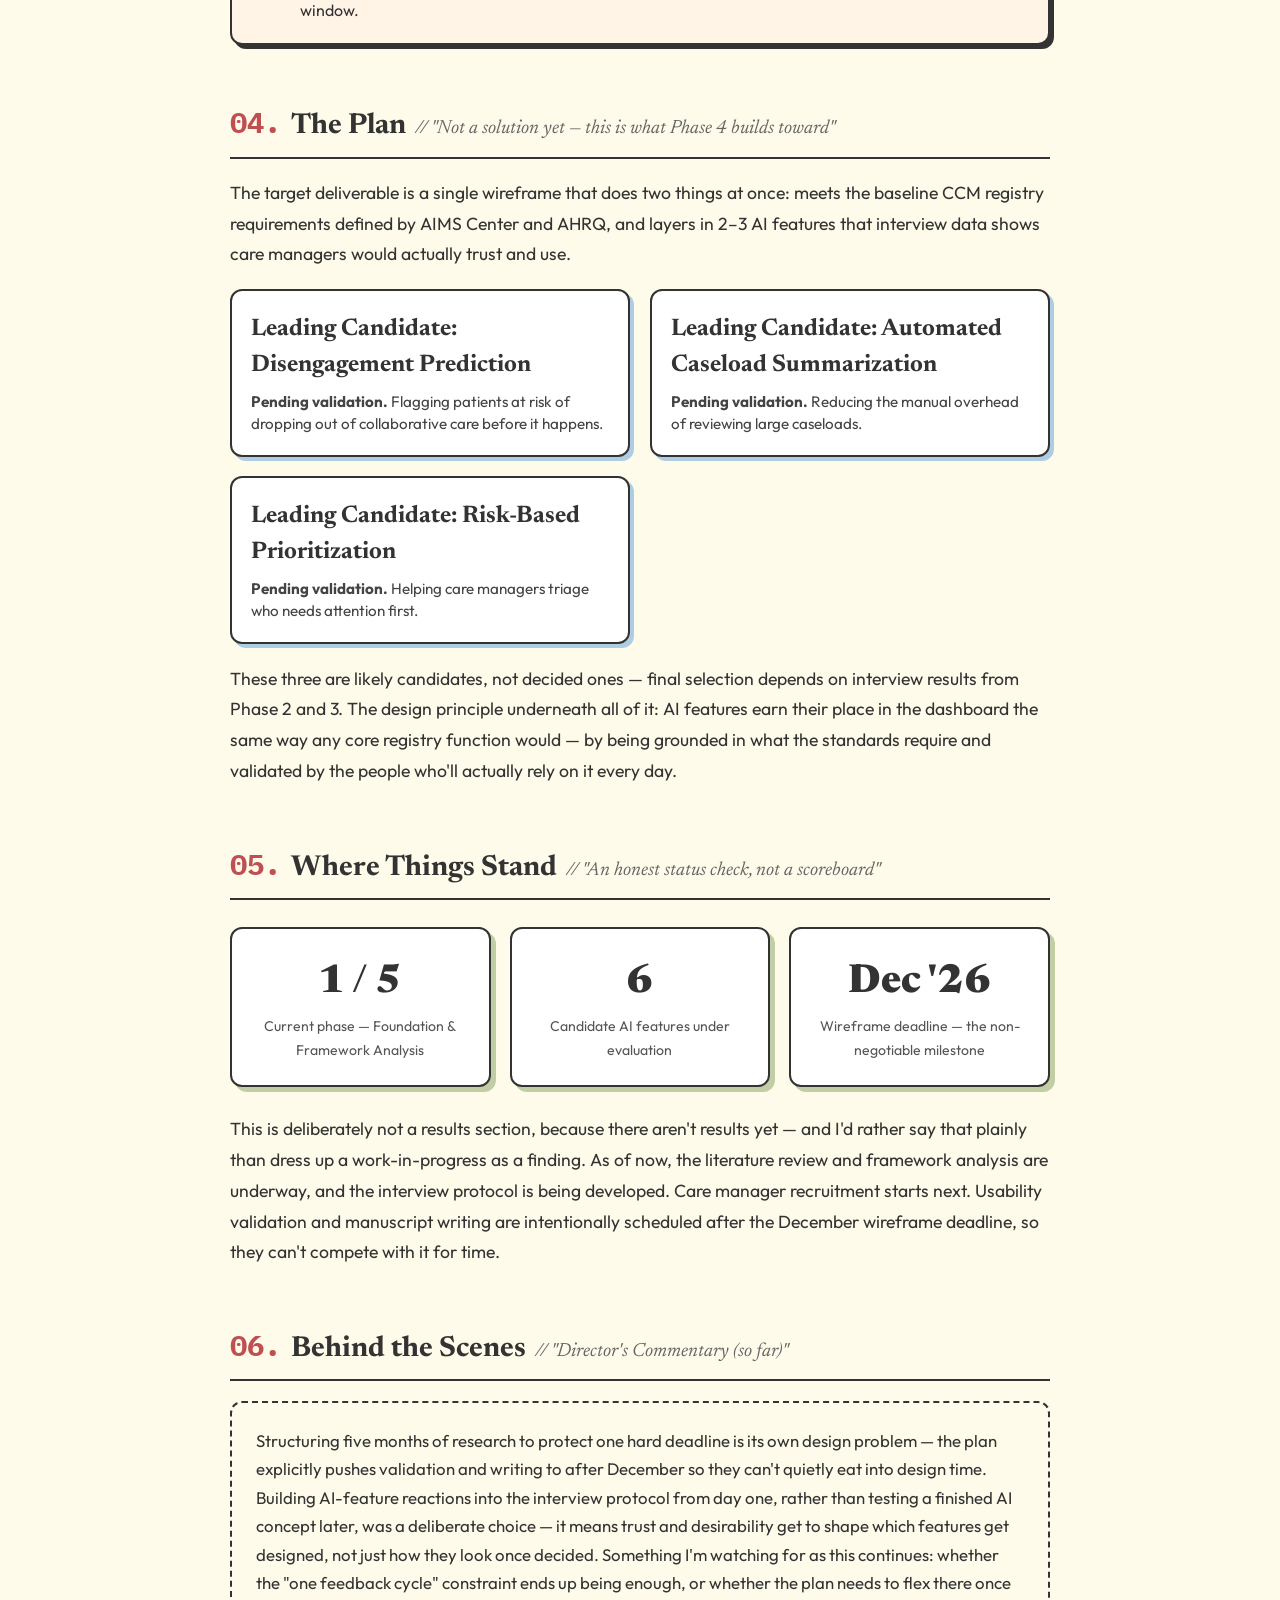
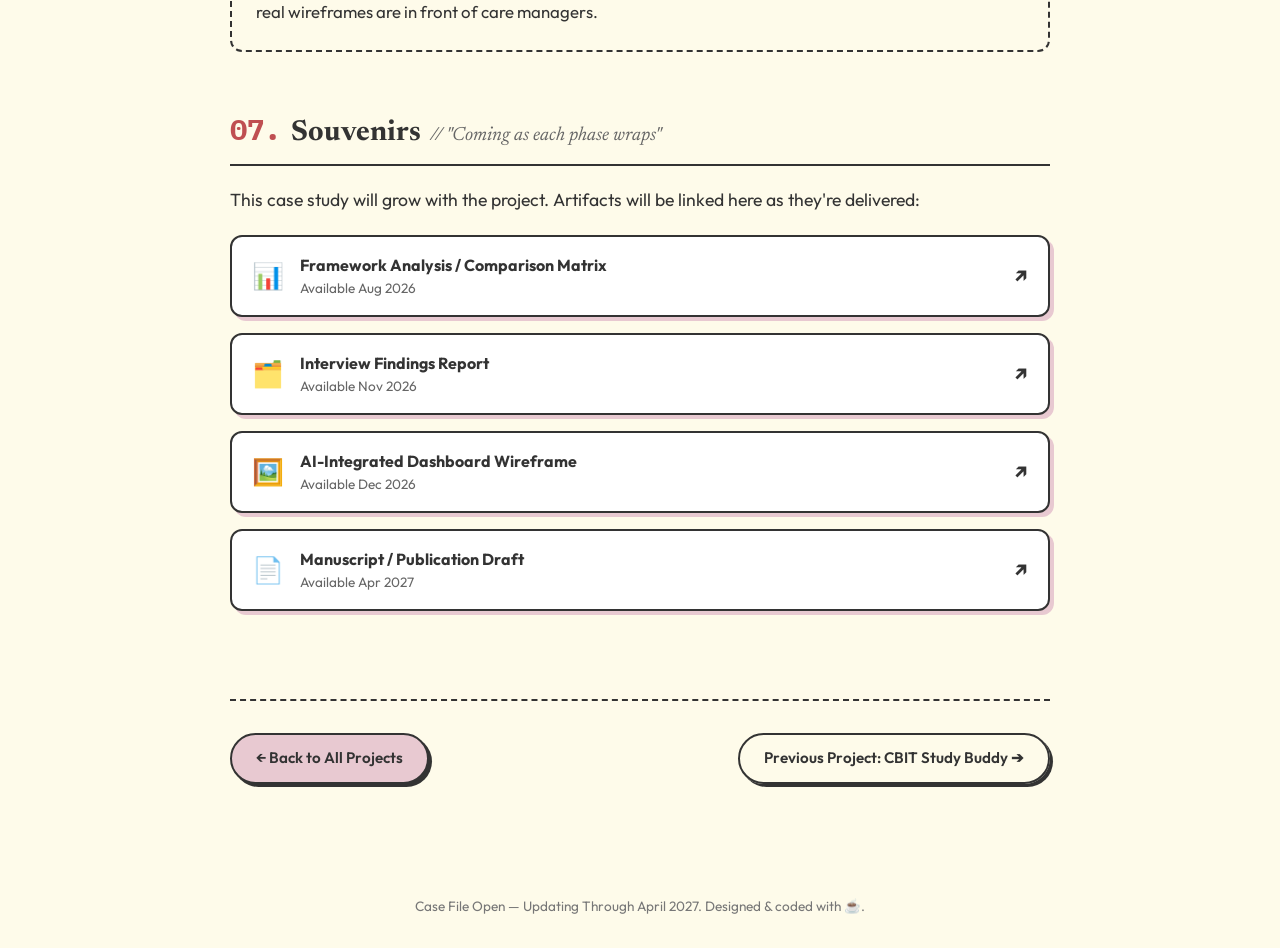
==== commit 70dd2685: "Restructure project template" ====
--- a/ai-dashboard-for-b2h.html
+++ b/ai-dashboard-for-b2h.html
@@ -3,82 +3,77 @@
 <head>
   <meta charset="UTF-8">
   <meta name="viewport" content="width=device-width, initial-scale=1.0">
-  <title>Case Study: [Project Title] | UX Research Log</title>
-
-  <!-- Google Fonts: Syne, Outfit, Caveat, VT323, Newsreader -->
+  <title>Case Study: Baby2Home | jordan.ux</title>
+
   <link rel="preconnect" href="https://fonts.googleapis.com">
   <link rel="preconnect" href="https://fonts.gstatic.com" crossorigin>
-  <link href="https://fonts.googleapis.com/css2?family=Caveat:wght@400;600&family=Newsreader:ital,opsz,wght@1,6..72,500&family=Outfit:wght@300;400;500;600;700&family=Syne:wght@400;600;800&family=VT323&display=swap" rel="stylesheet">
-
-  <link rel="stylesheet" href="css/style.css">
+  <link
+    href="https://fonts.googleapis.com/css2?family=Caveat:wght@600&family=Newsreader:ital,opsz,wght@1,6..72,500&family=Outfit:wght@300;400;500;600&family=Syne:wght@700;800&family=VT323&display=swap"
+    rel="stylesheet">
+  <link
+    href="https://fonts.googleapis.com/css2?family=IBM+Plex+Mono:ital,wght@0,100;0,200;0,300;0,400;0,500;0,600;0,700;1,100;1,200;1,300;1,400;1,500;1,600;1,700&display=swap"
+    rel="stylesheet">
+
+  <link rel="stylesheet" href="css/style.css" />
 </head>
 <body>
 
-  <!-- Subtle Grain Overlay -->
   <div class="grain-overlay"></div>
 
-  <!-- Header / Navigation -->
   <header class="site-header">
     <a href="index.html" class="logo-link">
-      <div class="logo-text">research<span class="dot">.</span>log</div>
+      <span class="logo-text">shrina<span class="dot">.</span>ux</span>
     </a>
     <nav class="nav-links">
-      <a href="index.html" class="nav-item">Home</a>
-      <a href="index.html#about" class="nav-item">About</a>
-      <a href="projects.html" class="nav-item active">Projects</a>
-      <a href="mailto:hello@example.com" class="nav-item btn-nav">Contact</a>
+      <a href="index.html" class="nav-item active">Home</a>
+      <a href="projects.html" class="nav-item">Work</a>
+      <a href="#about" class="nav-item">About</a>
+      <a href="coffee-table.html" class="nav-item badge-nav">Coffee Table ☕</a>
+      <a href="contact.html" class="nav-item btn-nav">Contact</a>
     </nav>
   </header>
 
   <!-- ==========================================================================
-       SECTION 1: THE COVER (Top of page, always visible)
+       SECTION 1: THE COVER
        ========================================================================== -->
   <section class="case-cover">
-    <div class="case-cover-container grid-background">
-
-      <!-- Category Badges -->
+    <div class="case-cover-container">
+
       <div class="category-badges">
-        <span class="badge-pixel">★ CASE FILE #007 ★</span>
+        <span class="badge-pixel">★ CASE FILE #02 ★</span>
         <span class="tag-pill tag-research">UX Research</span>
         <span class="tag-pill tag-ai">AI Strategy</span>
       </div>
 
-      <!-- Project Title & One-Liner -->
-      <h1 class="case-title">Teaching a booking flow to stop losing people at step 3.</h1>
-      <p class="case-one-liner">A mixed-methods deep dive into why enterprise users were abandoning their carts right before checkout—and how fixing a mental model mismatch saved $120k in dropped revenue.</p>
-
-      <!-- Meta Row (Scannable Grid for Recruiters) -->
+      <span class="status-banner">🟡 IN PROGRESS — Phase 1 of 5 (as of Aug 2026)</span>
+
+      <h1 class="case-title">Designing an AI-integrated dashboard for the people managing dozens of caseloads in perinatal care.</h1>
+      <p class="case-one-liner">Baby2Home is a digital health platform for perinatal collaborative care. I'm researching and designing an AI-integrated registry dashboard for their care managers — grounded in clinical standards, but shaped by what care managers actually trust and need.</p>
+
       <div class="meta-dossier-grid">
         <div class="meta-item">
           <span class="meta-label">MY ROLE</span>
-          <span class="meta-value">Lead UX Researcher</span>
+          <span class="meta-value">Research Intern (UX Research + Design)</span>
         </div>
         <div class="meta-item">
           <span class="meta-label">TIMELINE</span>
-          <span class="meta-value">6 Weeks (Q2 2026)</span>
+          <span class="meta-value">Jul 2026 – Apr 2027 (in progress)</span>
         </div>
         <div class="meta-item">
           <span class="meta-label">TEAM SIZE</span>
-          <span class="meta-value">1 Researcher, 2 Designers, 3 Devs</span>
+          <span class="meta-value">Baby2Home research team</span>
         </div>
         <div class="meta-item">
           <span class="meta-label">TOOLKIT / METHODS</span>
-          <span class="meta-value">Usability Testing, LLM Prompting, Figma</span>
+          <span class="meta-value">Framework Analysis, Semi-Structured Interviews, Thematic Coding, Wireframing</span>
         </div>
       </div>
 
     </div>
   </section>
 
-  <!-- HERO MEDIA (Optional Lead Hero Banner / Hero Shot) -->
-  <div class="case-hero-media">
-    <div class="media-container">
-      <img src="https://placehold.co/1200x675/1e1e1e/FFF?text=Hero+Image+or+Interactive+Prototype+Preview" alt="Main hero preview of the project" class="responsive-media">
-      <span class="media-caption">Figure 1.0: Final interactive prototype showing the overhauled step 3 mental model.</span>
-    </div>
-  </div>
-
-  <!-- MAIN CASE STUDY CONTENT CONTAINER -->
+  <!-- Hero media intentionally omitted — to be added later -->
+
   <main class="case-body">
 
     <!-- ==========================================================================
@@ -89,213 +84,212 @@
         <span class="tldr-badge">⚡ THE QUICK RECEIPTS (TL;DR)</span>
       </div>
       <p class="tldr-text">
-        <strong>The Problem:</strong> 42% of users abandoned the SaaS booking flow on the confirmation page because hidden authorization fees triggered panic.<br>
-        <strong>What I Did:</strong> Conducted 8 moderated usability interviews, mapped out the team's flawed mental model assumptions, and rapid-prototyped a transparent fee breakdown.<br>
-        <strong>Headline Outcome:</strong> Reduced task confusion from <strong>6/8 participants to 1/8</strong> in round 2 testing and cut checkout drop-offs by 28% post-launch.
+        <strong>The Problem:</strong> Care managers coordinating perinatal collaborative care don't have a registry dashboard built for how AI could actually help them — existing clinical standards define solid baseline registry functions, but none account for things like disengagement prediction or automated caseload summarization.<br>
+        <strong>What I'm Doing:</strong> Running a research process that uses established frameworks (AIMS Center, AHRQ) as the floor, caregiver interviews to localize requirements to Baby2Home, and direct testing of candidate AI features with care managers before any feature gets locked into a design.<br>
+        <strong>Status:</strong> Wireframe due <strong>December 2026</strong>. Currently in literature review and framework analysis.
       </p>
     </div>
 
     <!-- ==========================================================================
-         SECTION 3: THE SCENE (Setting up the problem)
-         ========================================================================== -->
-    <section class="case-section">
-      <h2 class="section-title"><span class="title-num">01.</span> The Scene <span class="sub-title-playful">// "Houston, we have a leak"</span></h2>
-      
-      <p class="case-p">
-        Every Monday morning, support tickets came in with some version of the same panicked sentence: <em>"I clicked complete, but I think I just got charged twice and I don't know why."</em> Nobody on the product team could tell me how often it was actually happening. All we knew was that step 3 had a drop-off graph that looked like a cliff.
-      </p>
-
-      <p class="case-p">
-        The brief was originally given to me as <em>"Make the button green and fix the copy."</em> But design problems are rarely just button colors. I decided to dig into what users were actually thinking when they hit that page.
-      </p>
-
-      <!-- Handwritten Pull-Quote (One per case study rule) -->
+         SECTION 3: THE SCENE
+         ========================================================================== -->
+    <section class="case-section">
+      <h2 class="section-title"><span class="title-num">01.</span> The Scene <span class="sub-title-playful">// "The gap wasn't where I expected it"</span></h2>
+
+      <p class="case-p">
+        Collaborative Care Model registries have been studied for a while — the AIMS Center and AHRQ have both published solid frameworks for what a patient registry dashboard needs to do. So going in, I expected the gap in Baby2Home's dashboard to be a gap in coverage — missing fields, missing views, the usual.
+      </p>
+
+      <p class="case-p">
+        It wasn't. When I mapped the existing literature across collaborative care registries, patient registry frameworks, clinical dashboard/HCI design, and the newer AI-supported learning health system research, the core registry functions were well established and largely consistent across sources. What was consistently absent — across all four literature categories — was any real treatment of AI-driven prioritization, disengagement prediction, automated summarization, intelligent recommendations, workload balancing, or integrated maternal-infant-family tracking.
+      </p>
+
       <blockquote class="handwritten-quote">
-        "I felt like the interface was trying to trick me into a subscription. I just backed out."
-        <cite>— Participant #4, Moderated Usability Session</cite>
+        "Not what does a CCM registry need — that's already well answered. Where could AI actually extend it, and would care managers trust that?"
+        <cite>— the reframed research question</cite>
       </blockquote>
     </section>
 
     <!-- ==========================================================================
-         SECTION 4: WHAT I ACTUALLY DID (The Rigor Section)
-         ========================================================================== -->
-    <section class="case-section">
-      <h2 class="section-title"><span class="title-num">02.</span> What I Actually Did <span class="sub-title-playful">// "Doing the real homework"</span></h2>
-
-      <p class="case-p">
-        I bypassed the assumptions and structured a 3-part research methodology focused on uncovering mental model mismatches.
-      </p>
-
+         SECTION 4: WHAT I'M ACTUALLY DOING
+         ========================================================================== -->
+    <section class="case-section">
+      <h2 class="section-title"><span class="title-num">02.</span> What I'm Actually Doing <span class="sub-title-playful">// "Five phases, one hard deadline"</span></h2>
+
+      <p class="case-p"><strong>Phase 1 — Foundation &amp; Framework Analysis</strong> (Jul–Aug 2026, current phase):</p>
       <ul class="rigor-list">
-        <li><strong>Research Questions:</strong> What specific visual cues cause trust breakdown at step 3? How do users calculate risk before hitting "Confirm"?</li>
-        <li><strong>Sample Size &amp; Demographics:</strong> 8 participants (4 prospective buyers, 4 existing customers upgrading plans) recruited via UserTesting.</li>
-        <li><strong>Methods Used:</strong> 45-minute think-aloud moderated usability sessions, followed by a card-sorting exercise to organize pricing priorities.</li>
-        <li><strong>Synthesis Method:</strong> Affinity mapping in FigJam to code emotional friction points (Confusion, Fear, Friction).</li>
+        <li><strong>Literature review</strong> across four categories: CCM registries, patient registry frameworks (AHRQ), clinical dashboard/HCI design, and AI-supported care management research.</li>
+        <li><strong>Framework analysis</strong> mapping AIMS Center's workflow requirements and AHRQ's structural requirements directly onto Baby2Home, to confirm exactly which AI-related gaps neither framework addresses.</li>
+        <li><strong>Interview protocol design</strong> — a semi-structured guide including a dedicated module that walks care managers through six candidate AI features to gauge trust, desirability, and workflow fit for each.</li>
       </ul>
 
-      <!-- MEDIA PLACEHOLDER: Artifacts / Affinity Map Grid -->
-      <div class="media-grid-2col">
-        <div class="media-container">
-          <img src="https://placehold.co/600x400/ece8df/333?text=FigJam+Affinity+Map+Screenshot" alt="Affinity mapping sticky notes" class="responsive-media">
-          <span class="media-caption">Figure 2.1: Affinity map clustering participant pain points into 3 primary themes.</span>
-        </div>
-        <div class="media-container">
-          <img src="https://placehold.co/600x400/ece8df/333?text=Card+Sorting+Results" alt="Card sorting data" class="responsive-media">
-          <span class="media-caption">Figure 2.2: Card sorting results revealing users wanted fee breakdowns earlier.</span>
-        </div>
-      </div>
-    </section>
-
-    <!-- ==========================================================================
-         SECTION 5: THE MESSY MIDDLE (Pivots & Mistakes)
-         ========================================================================== -->
-    <section class="case-section">
-      <h2 class="section-title"><span class="title-num">03.</span> The Messy Middle <span class="sub-title-playful">// "When my first prototype failed"</span></h2>
-      
-      <p class="case-p">
-        My first low-fidelity wireframe tested amazingly—right up until I realized I had accidentally biased the test. I had shown it to internal team members who already understood our internal tax glossary!
+      <p class="case-p">The roadmap ahead:</p>
+
+      <div class="solution-grid">
+        <div class="solution-card">
+          <h4>Phase 2 — Discovery (Aug–Oct 2026)</h4>
+          <p>Recruiting care managers, clinicians, and therapists across partner sites; one-on-one interviews plus workflow shadowing where possible, testing reactions to the candidate AI features alongside standard workflow questions.</p>
+        </div>
+        <div class="solution-card">
+          <h4>Phase 3 — Synthesis (Oct–Nov 2026)</h4>
+          <p>Consolidating interview findings with the framework analysis into core dashboard requirements, then scoring six candidate AI features on desirability, trust, and workflow fit to select 2–3 to actually design.</p>
+        </div>
+        <div class="solution-card">
+          <h4>Phase 4 — Wireframe Design (Nov–Dec 2026)</h4>
+          <p>Low-fidelity sketches, then iterative wireframes tested specifically for whether the AI features read as clear and trustworthy — not just usable. Final wireframe delivered to Baby2Home stakeholders in December.</p>
+        </div>
+        <div class="solution-card">
+          <h4>Phase 5 — Validation &amp; Dissemination (Jan–Apr 2027)</h4>
+          <p>Usability/heuristic review of the locked wireframe, and manuscript writing framing the AI-integration gap as the paper's contribution.</p>
+        </div>
+      </div>
+
+      <div class="media-note">[ framework comparison matrix goes here, once complete ]</div>
+    </section>
+
+    <!-- ==========================================================================
+         SECTION 5: THE TENSION ALREADY IN PLAY
+         ========================================================================== -->
+    <section class="case-section">
+      <h2 class="section-title"><span class="title-num">03.</span> The Tension Already in Play <span class="sub-title-playful">// "No pivot yet — but here's the real design bet"</span></h2>
+
+      <p class="case-p">
+        Even at this early stage, there's a real design decision baked into the plan worth naming: I'm not allowed to just pick the AI features that sound most impressive.
       </p>
 
       <div class="callout-box warning-box">
         <span class="callout-icon">⚠️</span>
         <div>
-          <strong>The Pivot:</strong> When I tested the exact same wireframe with 4 brand-new external participants during Round 2, 3 of them got stuck on the term "Authorization Hold." They thought it was a hidden penalty fee. I had to scrap the entire modal and redesign the transparency hierarchy from scratch.
-        </div>
-      </div>
-
-      <!-- VIDEO / GIF DEMO PLACEHOLDER -->
-      <div class="media-container">
-        <div class="video-placeholder">
-          <div class="play-button">▶</div>
-          <p>[ Screen Recording GIF / Video: Failed Flow vs Pivoted Flow ]</p>
-        </div>
-        <span class="media-caption">Figure 3.1: Video walkthrough comparing the initial failed modal against the revised inline callout.</span>
-      </div>
-    </section>
-
-    <!-- ==========================================================================
-         SECTION 6: THE FIX (Rationale & Solution)
-         ========================================================================== -->
-    <section class="case-section">
-      <h2 class="section-title"><span class="title-num">04.</span> The Fix <span class="sub-title-playful">// "Designing with receipts"</span></h2>
-      
-      <p class="case-p">
-        Every pixel in the final design tied directly back to a research finding from our synthesis phase.
-      </p>
-
-      <!-- Solution Breakdown Grid -->
+          <strong>The Bet:</strong> Care managers are working in a clinical trust context — recommending the wrong feature, or one that feels like a black box, could actively hurt adoption. So all six candidate features (risk prediction, disengagement prediction, automated summarization, intervention recommendations, workload balancing, and integrated family tracking) get tested for trust and workflow fit before any of them earns a place in the wireframe. Feasibility isn't the bar — trust is. There's also a structural risk I'm designing around: only one formal wireframe feedback cycle is built into the timeline before the December deadline, so recruitment has to move fast enough to hit an August–October interview window.
+        </div>
+      </div>
+    </section>
+
+    <!-- ==========================================================================
+         SECTION 6: THE PLAN
+         ========================================================================== -->
+    <section class="case-section">
+      <h2 class="section-title"><span class="title-num">04.</span> The Plan <span class="sub-title-playful">// "Not a solution yet — this is what Phase 4 builds toward"</span></h2>
+
+      <p class="case-p">
+        The target deliverable is a single wireframe that does two things at once: meets the baseline CCM registry requirements defined by AIMS Center and AHRQ, and layers in 2–3 AI features that interview data shows care managers would actually trust and use.
+      </p>
+
       <div class="solution-grid">
         <div class="solution-card">
-          <h4>Decision 01: Upfront Pricing Guarantee</h4>
-          <p><strong>Backed by finding:</strong> 7/8 users expressed anxiety about "hidden fees." We added an explicit price breakdown card <em>before</em> credit card entry.</p>
-        </div>
-        <div class="solution-card">
-          <h4>Decision 02: Progressive Disclosure Tooltips</h4>
-          <p><strong>Backed by finding:</strong> Replacing jargon with micro-tooltips reduced support ticket inquiries related to billing terms down to zero during testing.</p>
-        </div>
-      </div>
-
-      <!-- BEFORE & AFTER COMPARISON MEDIA -->
-      <div class="before-after-wrapper">
-        <div class="media-container">
-          <img src="https://placehold.co/550x350/ffe6e6/333?text=BEFORE:+Confusing+Step+3" alt="Old Interface" class="responsive-media">
-          <span class="media-caption">BEFORE: Cluttered layout with hidden fee language.</span>
-        </div>
-        <div class="media-container">
-          <img src="https://placehold.co/550x350/e6f2ff/333?text=AFTER:+Transparent+Flow" alt="New Interface" class="responsive-media">
-          <span class="media-caption">AFTER: Clean hierarchy with upfront authorization breakdown.</span>
-        </div>
-      </div>
-    </section>
-
-    <!-- ==========================================================================
-         SECTION 7: DID IT WORK? (Impact & Outcomes)
-         ========================================================================== -->
-    <section class="case-section">
-      <h2 class="section-title"><span class="title-num">05.</span> Did It Work? <span class="sub-title-playful">// "The scoreboard"</span></h2>
+          <h4>Leading Candidate: Disengagement Prediction</h4>
+          <p><strong>Pending validation.</strong> Flagging patients at risk of dropping out of collaborative care before it happens.</p>
+        </div>
+        <div class="solution-card">
+          <h4>Leading Candidate: Automated Caseload Summarization</h4>
+          <p><strong>Pending validation.</strong> Reducing the manual overhead of reviewing large caseloads.</p>
+        </div>
+        <div class="solution-card">
+          <h4>Leading Candidate: Risk-Based Prioritization</h4>
+          <p><strong>Pending validation.</strong> Helping care managers triage who needs attention first.</p>
+        </div>
+      </div>
+
+      <p class="case-p">
+        These three are likely candidates, not decided ones — final selection depends on interview results from Phase 2 and 3. The design principle underneath all of it: AI features earn their place in the dashboard the same way any core registry function would — by being grounded in what the standards require and validated by the people who'll actually rely on it every day.
+      </p>
+    </section>
+
+    <!-- ==========================================================================
+         SECTION 7: WHERE THINGS STAND
+         ========================================================================== -->
+    <section class="case-section">
+      <h2 class="section-title"><span class="title-num">05.</span> Where Things Stand <span class="sub-title-playful">// "An honest status check, not a scoreboard"</span></h2>
 
       <div class="impact-metrics-bar">
         <div class="metric-card">
-          <span class="metric-number">1/8</span>
-          <span class="metric-label">Task confusion in validation testing (down from 6/8)</span>
+          <span class="metric-number">1 / 5</span>
+          <span class="metric-label">Current phase — Foundation &amp; Framework Analysis</span>
         </div>
         <div class="metric-card">
-          <span class="metric-number">+28%</span>
-          <span class="metric-label">Checkout completion rate post-launch</span>
+          <span class="metric-number">6</span>
+          <span class="metric-label">Candidate AI features under evaluation</span>
         </div>
         <div class="metric-card">
-          <span class="metric-number">-45%</span>
-          <span class="metric-label">Reduction in billing-related support tickets</span>
-        </div>
-      </div>
-
-      <p class="case-p">
-        Beyond the quantitative metrics, the qualitative victory was clear: during final validation tests, participants stopped pausing at step 3 altogether. They sailed right through to payment confirmation without asking a single clarification question.
-      </p>
-    </section>
-
-    <!-- ==========================================================================
-         SECTION 8: BEHIND THE SCENES (Reflection & Retrospective)
-         ========================================================================== -->
-    <section class="case-section">
-      <h2 class="section-title"><span class="title-num">06.</span> Behind the Scenes <span class="sub-title-playful">// "Director's Commentary"</span></h2>
-      
+          <span class="metric-number">Dec '26</span>
+          <span class="metric-label">Wireframe deadline — the non-negotiable milestone</span>
+        </div>
+      </div>
+
+      <p class="case-p">
+        This is deliberately not a results section, because there aren't results yet — and I'd rather say that plainly than dress up a work-in-progress as a finding. As of now, the literature review and framework analysis are underway, and the interview protocol is being developed. Care manager recruitment starts next. Usability validation and manuscript writing are intentionally scheduled after the December wireframe deadline, so they can't compete with it for time.
+      </p>
+    </section>
+
+    <!-- ==========================================================================
+         SECTION 8: BEHIND THE SCENES
+         ========================================================================== -->
+    <section class="case-section">
+      <h2 class="section-title"><span class="title-num">06.</span> Behind the Scenes <span class="sub-title-playful">// "Director's Commentary (so far)"</span></h2>
+
       <div class="commentary-box">
         <p>
-          If I were doing this project again today, I would involve the engineering team in the second round of user interviews. We lost 3 days debating whether progressive disclosure was technically feasible when a simple CSS accordion could have solved it immediately. I learned that showing devs a 30-second clip of a user struggling is 10x more effective than writing a 10-page spec document.
+          Structuring five months of research to protect one hard deadline is its own design problem — the plan explicitly pushes validation and writing to after December so they can't quietly eat into design time. Building AI-feature reactions into the interview protocol from day one, rather than testing a finished AI concept later, was a deliberate choice — it means trust and desirability get to shape which features get designed, not just how they look once decided. Something I'm watching for as this continues: whether the "one feedback cycle" constraint ends up being enough, or whether the plan needs to flex there once real wireframes are in front of care managers.
         </p>
       </div>
     </section>
 
     <!-- ==========================================================================
-         SECTION 9: SOUVENIRS (Artifacts & External Links)
-         ========================================================================== -->
-    <section class="case-section">
-      <h2 class="section-title"><span class="title-num">07.</span> Souvenirs <span class="sub-title-playful">// "Take one home with you"</span></h2>
-      
-      <p class="case-p">Want to inspect the raw materials? Feel free to dive into the actual project deliverables below:</p>
+         SECTION 9: SOUVENIRS
+         ========================================================================== -->
+    <section class="case-section">
+      <h2 class="section-title"><span class="title-num">07.</span> Souvenirs <span class="sub-title-playful">// "Coming as each phase wraps"</span></h2>
+
+      <p class="case-p">This case study will grow with the project. Artifacts will be linked here as they're delivered:</p>
 
       <div class="souvenirs-grid">
-        <a href="https://drive.google.com/file/d/1b0p_dgz1aRIr2gUyFwhJnT4V1Vozf5mp/view?usp=drive_link" target="_blank" class="souvenir-card">
-          <span class="souvenir-icon">🎨</span>
-          <div>
-            <strong>Design Prototype Walkthrough</strong>
-            <p>Click through the full validated flow.</p>
-          </div>
-          <span class="arrow">↗</span>
-        </a>
-
-        <a href="#" target="_blank" class="souvenir-card">
+        <a href="#" class="souvenir-card pending">
+          <span class="souvenir-icon">📊</span>
+          <div>
+            <strong>Framework Analysis / Comparison Matrix</strong>
+            <p>Available Aug 2026</p>
+          </div>
+          <span class="arrow">↗</span>
+        </a>
+
+        <a href="#" class="souvenir-card pending">
+          <span class="souvenir-icon">🗂️</span>
+          <div>
+            <strong>Interview Findings Report</strong>
+            <p>Available Nov 2026</p>
+          </div>
+          <span class="arrow">↗</span>
+        </a>
+
+        <a href="#" class="souvenir-card pending">
+          <span class="souvenir-icon">🖼️</span>
+          <div>
+            <strong>AI-Integrated Dashboard Wireframe</strong>
+            <p>Available Dec 2026</p>
+          </div>
+          <span class="arrow">↗</span>
+        </a>
+
+        <a href="#" class="souvenir-card pending">
           <span class="souvenir-icon">📄</span>
           <div>
-            <strong>Research Report Deck (PDF)</strong>
-            <p>12-slide executive summary shared with leadership.</p>
-          </div>
-          <span class="arrow">↗</span>
-        </a>
-
-        <a href="#" target="_blank" class="souvenir-card">
-          <span class="souvenir-icon">💻</span>
-          <div>
-            <strong>GitHub Repository</strong>
-            <p>View the front-end code for the design system components.</p>
-          </div>
-          <span class="arrow">↗</span>
-        </a>
-      </div>
-    </section>
-
-    <!-- BOTTOM NEXT/PREV NAVIGATION -->
+            <strong>Manuscript / Publication Draft</strong>
+            <p>Available Apr 2027</p>
+          </div>
+          <span class="arrow">↗</span>
+        </a>
+      </div>
+    </section>
+
     <div class="case-bottom-nav">
       <a href="projects.html" class="btn-primary">← Back to All Projects</a>
-      <a href="#" class="btn-primary" style="background-color: var(--soft-blue);">Next Project: AI Prompt Audit ➔</a>
+      <a href="case-study-cbit.html" class="btn-primary" style="background-color: var(--color-blue); color: var(--color-ink);">Previous Project: CBIT Study Buddy ➔</a>
     </div>
 
   </main>
 
-  <!-- Footer -->
   <footer class="site-footer">
-    <p>Case File Completed. Designed &amp; Coded with ☕.</p>
+    <p>Case File Open — Updating Through April 2027. Designed &amp; coded with ☕.</p>
   </footer>
 
 </body>
--- a/css/style.css
+++ b/css/style.css
@@ -919,12 +919,17 @@
   border: 1.5px solid var(--text-charcoal);
 }
 
-.tag-research { background: var(--sage-green); }
-.tag-ai { background: var(--soft-blue); }
+.tag-research {
+  background: var(--sage-green);
+}
+
+.tag-ai {
+  background: var(--soft-blue);
+}
 
 .case-title {
-  font-family: 'Syne', sans-serif;
-  font-size: clamp(2rem, 4vw, 3.2rem);
+  font-family: 'Newsreader', serif;
+  font-size: clamp(2rem, 4vw, 2.5rem);
   font-weight: 800;
   color: var(--text-charcoal);
   line-height: 1.15;
@@ -1049,7 +1054,7 @@
 /* TL;DR Box */
 .tldr-box {
   background: var(--bg-grid);
-  background-image: 
+  background-image:
     linear-gradient(var(--grid-line) 1px, transparent 1px),
     linear-gradient(90deg, var(--grid-line) 1px, transparent 1px);
   background-size: 16px 16px;
@@ -1086,7 +1091,7 @@
 }
 
 .section-title {
-  font-family: 'Syne', sans-serif;
+  font-family: 'Newsreader', serif;
   font-size: 1.8rem;
   color: var(--text-charcoal);
   border-bottom: 2px solid var(--text-charcoal);
@@ -1200,8 +1205,8 @@
 }
 
 .solution-card h4 {
-  font-family: 'Syne', sans-serif;
-  font-size: 1.05rem;
+  font-family: 'Newsreader', serif;
+  font-size: 1.5rem;
   margin-bottom: 0.5rem;
   color: var(--text-charcoal);
 }
@@ -1238,7 +1243,7 @@
 
 .metric-number {
   display: block;
-  font-family: 'Syne', sans-serif;
+  font-family: 'Newsreader', serif;
   font-size: 2.5rem;
   font-weight: 800;
   color: var(--text-charcoal);
@@ -1288,10 +1293,26 @@
   box-shadow: 6px 6px 0px var(--dusty-pink);
 }
 
-.souvenir-icon { font-size: 1.6rem; }
-.souvenir-card strong { display: block; font-size: 1rem; }
-.souvenir-card p { font-size: 0.85rem; color: #666; margin-top: 0.1rem; }
-.souvenir-card .arrow { margin-left: auto; font-size: 1.3rem; font-weight: bold; }
+.souvenir-icon {
+  font-size: 1.6rem;
+}
+
+.souvenir-card strong {
+  display: block;
+  font-size: 1rem;
+}
+
+.souvenir-card p {
+  font-size: 0.85rem;
+  color: #666;
+  margin-top: 0.1rem;
+}
+
+.souvenir-card .arrow {
+  margin-left: auto;
+  font-size: 1.3rem;
+  font-weight: bold;
+}
 
 /* Bottom Nav */
 .case-bottom-nav {
@@ -1305,6 +1326,7 @@
 
 /* Responsive Adjustments */
 @media (max-width: 768px) {
+
   .media-grid-2col,
   .solution-grid,
   .before-after-wrapper {
@@ -1319,4 +1341,357 @@
     width: 100%;
     text-align: center;
   }
+}
+
+/* ==========================================================================
+   10. CONTACT PAGE & RESUME VAULT STYLES
+   ========================================================================== */
+
+.contact-hero {
+  max-width: 1140px;
+  margin: 1rem auto 2.5rem auto;
+  padding: 0 1rem;
+}
+
+.contact-hero-container {
+  text-align: center;
+  padding: clamp(2.5rem, 4vw, 3.5rem) 1.5rem;
+  display: flex;
+  flex-direction: column;
+  align-items: center;
+  gap: 1rem;
+  border-radius: 16px;
+}
+
+.contact-main {
+  max-width: 1140px;
+  margin: 0 auto 5rem auto;
+  padding: 0 1rem;
+  display: flex;
+  flex-direction: column;
+  gap: 4rem;
+}
+
+/* --- Resume Dossier Vault --- */
+.resume-vault-section {
+  display: flex;
+  flex-direction: column;
+  gap: 1rem;
+}
+
+.vault-header {
+  display: flex;
+  align-items: center;
+  justify-content: space-between;
+}
+
+.vault-title {
+  font-family: var(--font-pixel);
+  font-size: clamp(1.6rem, 2.5vw, 2rem);
+  color: var(--text-charcoal);
+}
+
+.vault-desc {
+  font-size: 1rem;
+  color: #555;
+  margin-top: -0.5rem;
+}
+
+.resume-grid {
+  display: grid;
+  grid-template-columns: repeat(auto-fit, minmax(280px, 1fr));
+  gap: 1.5rem;
+  margin-top: 1rem;
+}
+
+.resume-card {
+  background: #FFF;
+  border: 2px solid var(--text-charcoal);
+  border-radius: 14px;
+  padding: 1.5rem;
+  box-shadow: 5px 5px 0px var(--sage-green);
+  display: flex;
+  flex-direction: column;
+  gap: 0.8rem;
+  position: relative;
+}
+
+.ai-resume {
+  box-shadow: 5px 5px 0px var(--soft-blue);
+}
+
+.ixd-resume {
+  box-shadow: 5px 5px 0px var(--dusty-pink);
+}
+
+.resume-tag {
+  align-self: flex-start;
+  font-family: var(--font-pixel);
+  font-size: 0.8rem;
+  background: var(--sage-green);
+  border: 1px solid var(--text-charcoal);
+  padding: 0.15rem 0.5rem;
+  border-radius: 4px;
+}
+
+.tag-blue {
+  background: var(--soft-blue);
+}
+
+.tag-pink {
+  background: var(--dusty-pink);
+}
+
+.resume-icon {
+  font-size: 2rem;
+}
+
+.resume-card h3 {
+  font-family: 'Newsreader', serif;
+  font-weight: bold;
+  font-size: 1.5rem;
+  color: var(--text-charcoal);
+}
+
+.resume-card p {
+  font-size: 0.9rem;
+  color: #555;
+  line-height: 1.5;
+}
+
+.btn-resume {
+  margin-top: auto;
+  text-align: center;
+  font-size: 0.9rem;
+  padding: 0.6rem 1rem;
+}
+
+/* --- Contact Form & Info Split Section --- */
+.contact-split-section {
+  display: grid;
+  grid-template-columns: 1.2fr 0.8fr;
+  gap: 2rem;
+  align-items: start;
+}
+
+.contact-form-box {
+  background: #FFF;
+  border: 2px solid var(--text-charcoal);
+  border-radius: 16px;
+  padding: 2rem;
+  box-shadow: 6px 6px 0px var(--text-charcoal);
+}
+
+.form-title {
+  font-family: var(--font-pixel);
+  font-size: 1.8rem;
+  color: var(--text-charcoal);
+  margin-bottom: 1.5rem;
+  border-bottom: 2px dashed var(--text-charcoal);
+  padding-bottom: 0.5rem;
+}
+
+.retro-form {
+  display: flex;
+  flex-direction: column;
+  gap: 1.2rem;
+}
+
+.form-group {
+  display: flex;
+  flex-direction: column;
+  gap: 0.4rem;
+}
+
+.form-group label {
+  font-family: var(--font-pixel);
+  font-size: 0.9rem;
+  color: var(--text-charcoal);
+}
+
+.form-group input,
+.form-group select,
+.form-group textarea {
+  font-family: 'Outfit', sans-serif;
+  font-size: 0.95rem;
+  padding: 0.75rem;
+  border: 2px solid var(--text-charcoal);
+  border-radius: 8px;
+  background: var(--bg-cream);
+  color: var(--text-charcoal);
+}
+
+.form-group input:focus,
+.form-group select:focus,
+.form-group textarea:focus {
+  outline: none;
+  border-color: var(--muted-red);
+  background: #FFF;
+}
+
+.btn-submit {
+  align-self: flex-start;
+  padding: 0.8rem 1.8rem;
+  font-size: 1rem;
+  margin-top: 0.5rem;
+}
+
+/* Sidebar Contact Info */
+.contact-info-aside {
+  display: flex;
+  flex-direction: column;
+  gap: 1.5rem;
+}
+
+.quick-connect-card {
+  background: var(--bg-grid);
+  border: 2px solid var(--text-charcoal);
+  border-radius: 14px;
+  padding: 1.5rem;
+  box-shadow: 5px 5px 0px var(--soft-blue);
+}
+
+.connect-title {
+  font-family: 'Newsreader', serif;
+  font-size: 1.3rem;
+  margin-bottom: 0.4rem;
+}
+
+.connect-text {
+  font-size: 0.9rem;
+  color: #555;
+  margin-bottom: 1.2rem;
+}
+
+.direct-links-list {
+  list-style: none;
+  display: flex;
+  flex-direction: column;
+  gap: 1rem;
+}
+
+.direct-links-list li {
+  display: flex;
+  align-items: center;
+  gap: 0.8rem;
+}
+
+.direct-icon {
+  font-size: 1.4rem;
+}
+
+.direct-links-list strong {
+  display: block;
+  font-size: 0.8rem;
+  text-transform: uppercase;
+  color: var(--muted-red);
+}
+
+.direct-links-list a {
+  font-size: 0.95rem;
+  color: var(--text-charcoal);
+  font-weight: 600;
+  text-decoration: none;
+}
+
+.direct-links-list a:hover {
+  text-decoration: underline;
+}
+
+.availability-status {
+  background: #FFF;
+  border: 2px solid var(--text-charcoal);
+  border-radius: 12px;
+  padding: 1rem 1.25rem;
+  display: flex;
+  align-items: center;
+  gap: 0.8rem;
+  box-shadow: 4px 4px 0px var(--sage-green);
+}
+
+.status-indicator {
+  color: #1b7a3d;
+  font-size: 1.4rem;
+  animation: pulse 2s infinite;
+}
+
+.availability-status p {
+  font-size: 0.85rem;
+  color: #555;
+  margin-top: 0.1rem;
+}
+
+/* --- Homepage Teaser Card Styles --- */
+.home-contact-teaser {
+  max-width: 1140px;
+  margin: 4rem auto;
+  padding: 0 1rem;
+}
+
+.teaser-card {
+  border: 2.5px solid var(--text-charcoal);
+  border-radius: 16px;
+  padding: 2.5rem;
+  display: flex;
+  align-items: center;
+  justify-content: space-between;
+  gap: 2rem;
+  box-shadow: 6px 6px 0px var(--dusty-pink);
+}
+
+.teaser-headline {
+  font-family: 'Newsreader', serif;
+  font-size: 1.8rem;
+  color: var(--text-charcoal);
+  margin: 0.4rem 0;
+}
+
+.teaser-text {
+  font-size: 1rem;
+  color: #555;
+  max-width: 600px;
+}
+
+.teaser-actions {
+  display: flex;
+  flex-direction: column;
+  gap: 0.8rem;
+  white-space: nowrap;
+}
+
+.btn-secondary {
+  background: #FFF;
+  border: 2px solid var(--text-charcoal);
+  color: var(--text-charcoal);
+  padding: 0.6rem 1.2rem;
+  border-radius: 8px;
+  font-weight: 600;
+  text-decoration: none;
+  text-align: center;
+  box-shadow: 3px 3px 0px var(--text-charcoal);
+}
+
+.btn-secondary:hover {
+  background: var(--bg-cream);
+}
+
+/* Mobile Responsiveness */
+@media (max-width: 820px) {
+  .contact-split-section {
+    grid-template-columns: 1fr;
+  }
+
+  .teaser-card {
+    flex-direction: column;
+    text-align: center;
+  }
+
+  .teaser-actions {
+    width: 100%;
+  }
+
+  .btn-teaser-main,
+  .btn-teaser-sub {
+    width: 100%;
+  }
 }
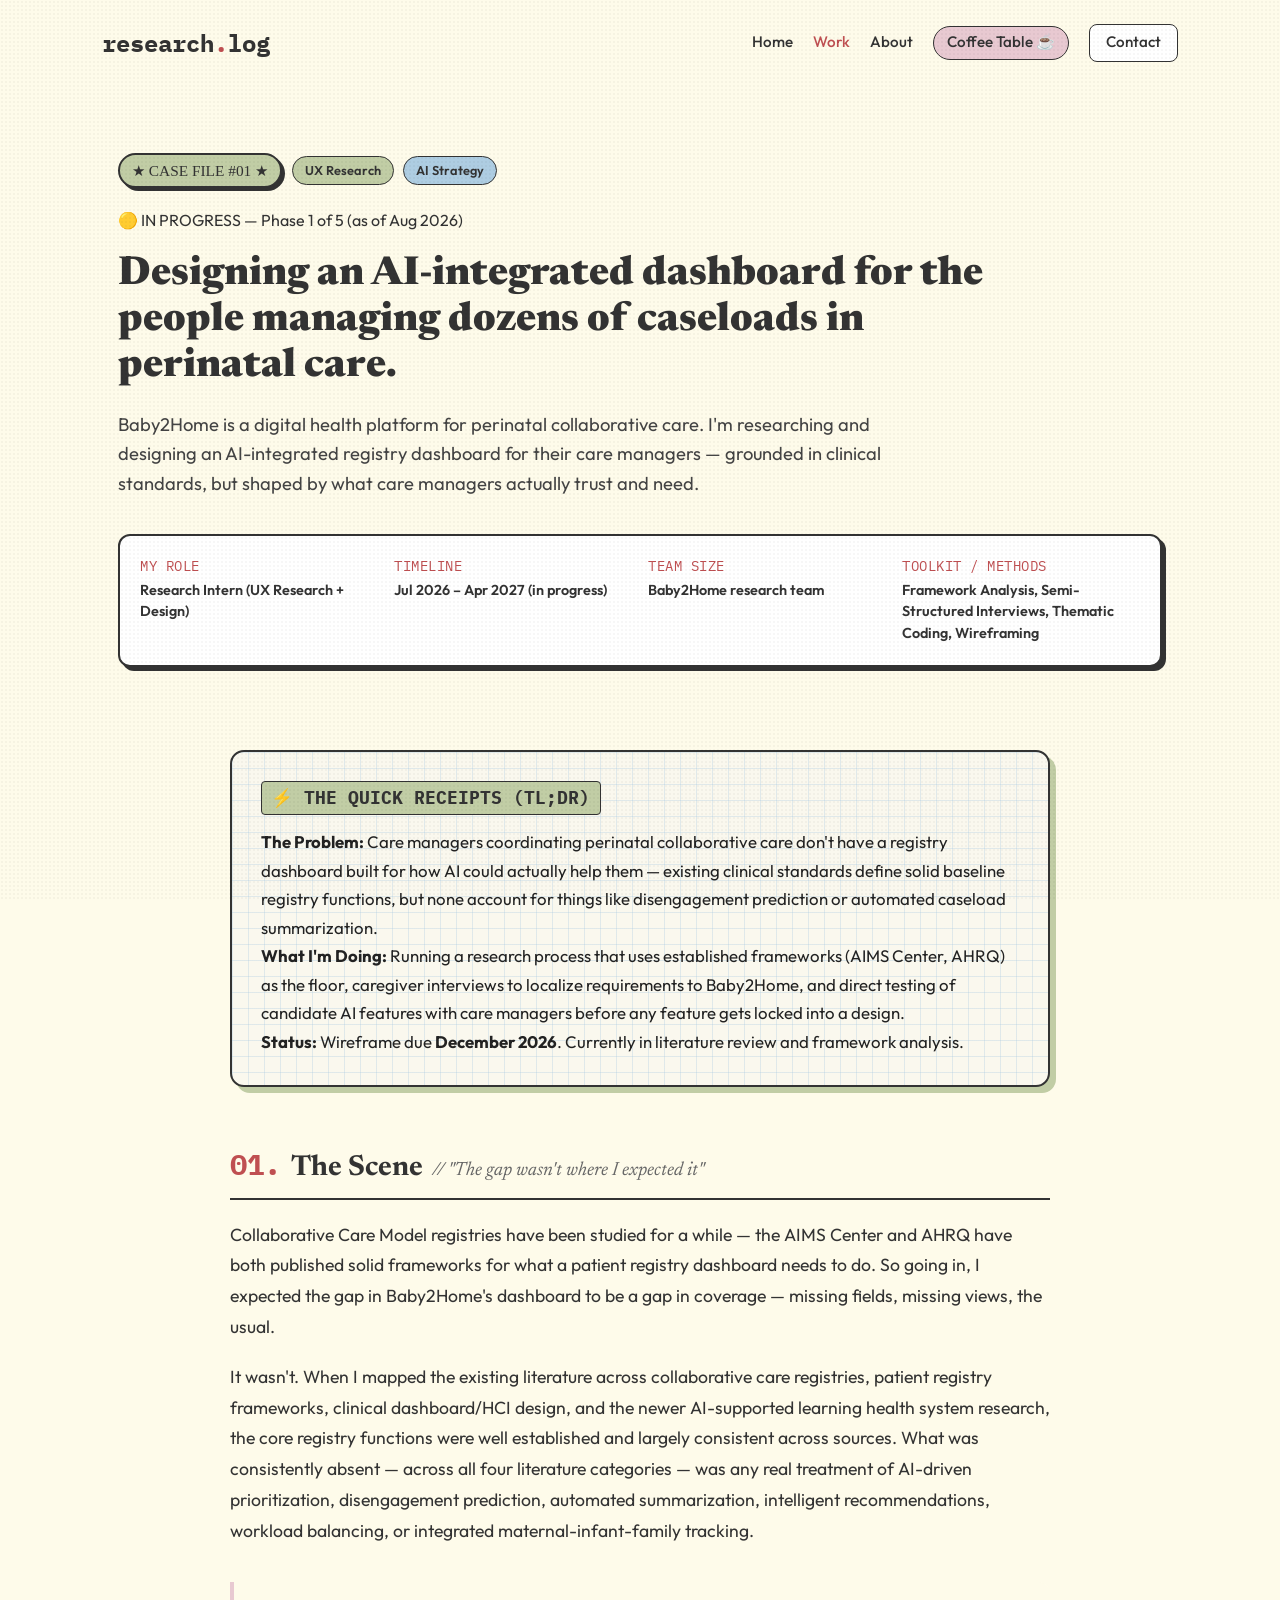
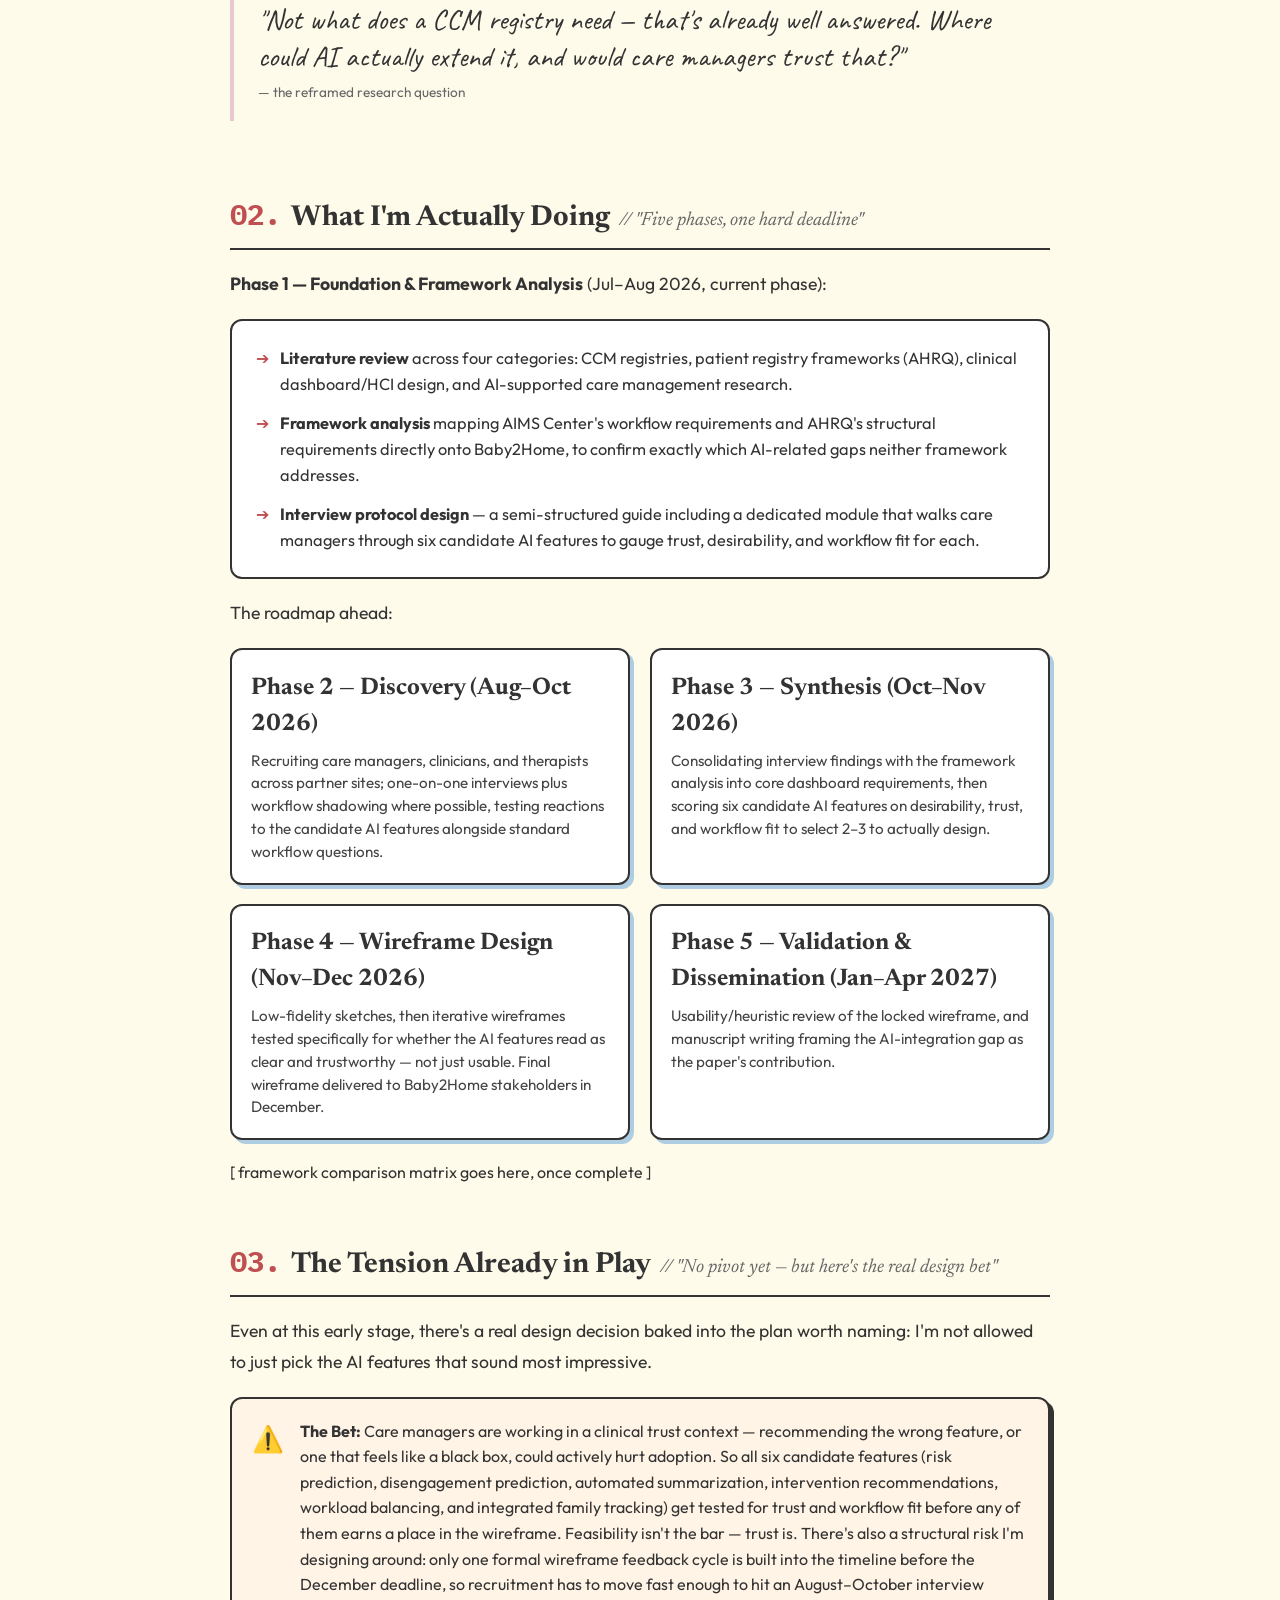
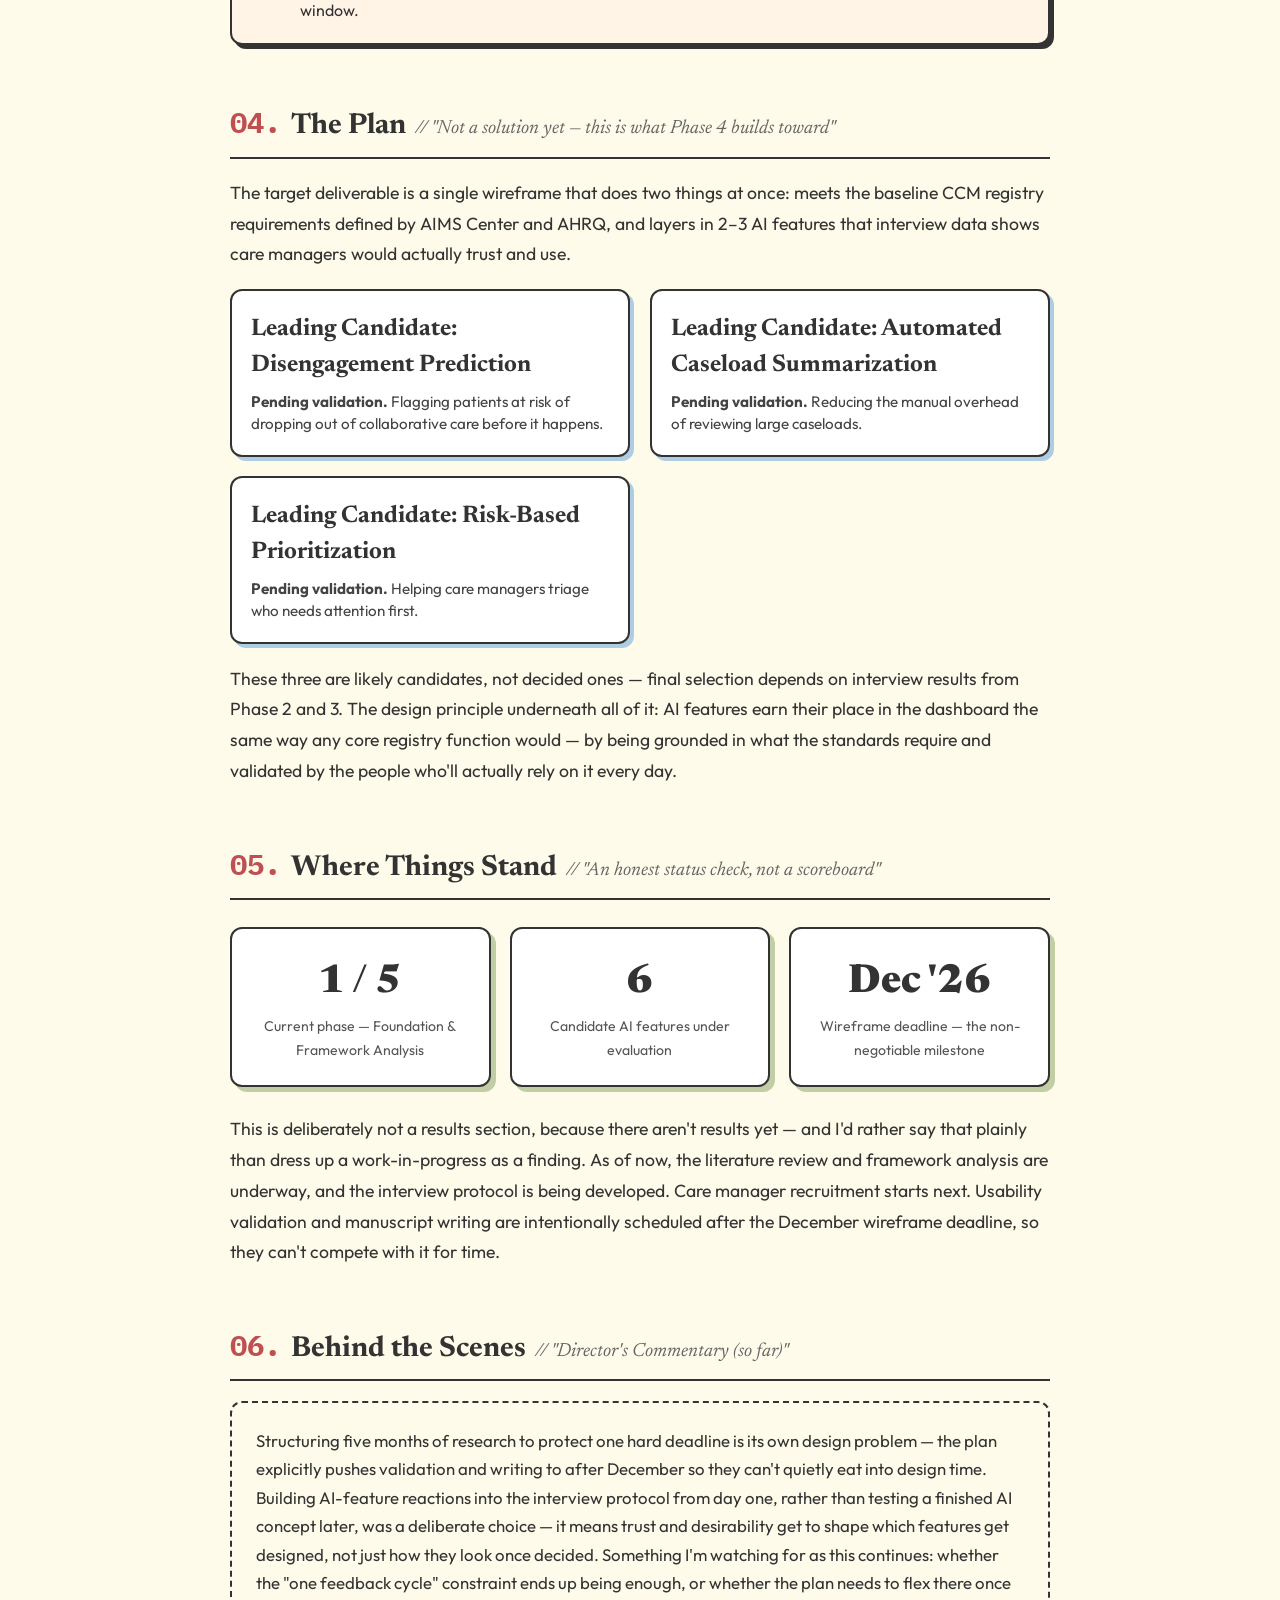
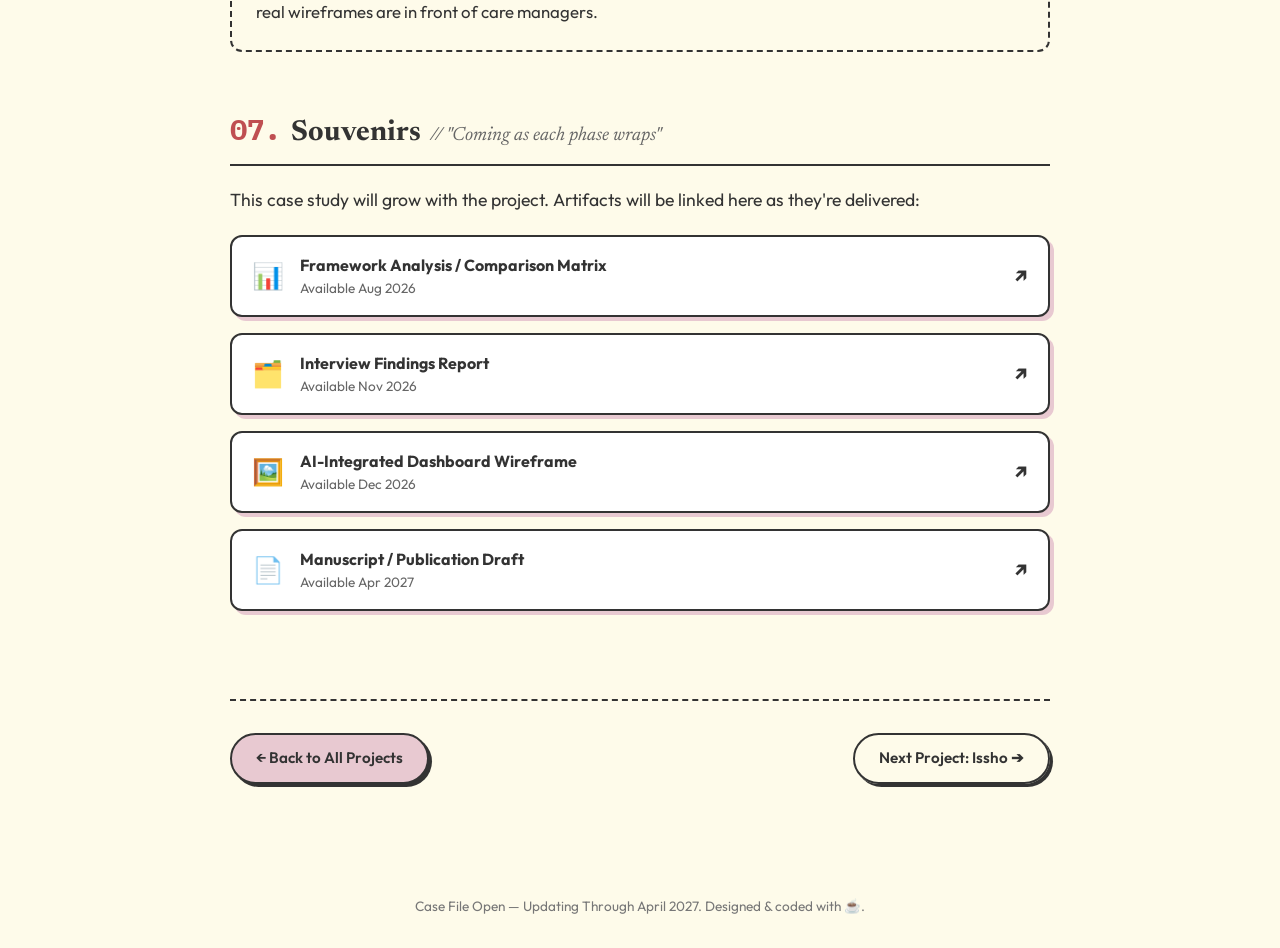
==== commit 6c984c3c: "Removed unnecessary projects" ====
--- a/ai-dashboard-for-b2h.html
+++ b/ai-dashboard-for-b2h.html
@@ -21,17 +21,17 @@
   <div class="grain-overlay"></div>
 
   <header class="site-header">
-    <a href="index.html" class="logo-link">
-      <span class="logo-text">shrina<span class="dot">.</span>ux</span>
-    </a>
-    <nav class="nav-links">
-      <a href="index.html" class="nav-item active">Home</a>
-      <a href="projects.html" class="nav-item">Work</a>
-      <a href="#about" class="nav-item">About</a>
-      <a href="coffee-table.html" class="nav-item badge-nav">Coffee Table ☕</a>
-      <a href="contact.html" class="nav-item btn-nav">Contact</a>
-    </nav>
-  </header>
+        <a href="index.html" class="logo-link">
+            <div class="logo-text">research<span class="dot">.</span>log</div>
+        </a>
+        <nav class="nav-links">
+            <a href="index.html" class="nav-item">Home</a>
+            <a href="projects.html" class="nav-item active">Work</a>
+            <a href="index.html#about" class="nav-item">About</a>
+            <a href="coffee-table.html" class="nav-item badge-nav">Coffee Table ☕</a>
+            <a href="contact.html" class="nav-item btn-nav">Contact</a>
+        </nav>
+    </header>
 
   <!-- ==========================================================================
        SECTION 1: THE COVER
@@ -40,7 +40,7 @@
     <div class="case-cover-container">
 
       <div class="category-badges">
-        <span class="badge-pixel">★ CASE FILE #02 ★</span>
+        <span class="badge-pixel">★ CASE FILE #01 ★</span>
         <span class="tag-pill tag-research">UX Research</span>
         <span class="tag-pill tag-ai">AI Strategy</span>
       </div>
@@ -283,7 +283,7 @@
 
     <div class="case-bottom-nav">
       <a href="projects.html" class="btn-primary">← Back to All Projects</a>
-      <a href="case-study-cbit.html" class="btn-primary" style="background-color: var(--color-blue); color: var(--color-ink);">Previous Project: CBIT Study Buddy ➔</a>
+      <a href="issho.html" class="btn-primary" style="background-color: var(--color-blue); color: var(--color-ink);">Next Project: Issho ➔</a>
     </div>
 
   </main>
